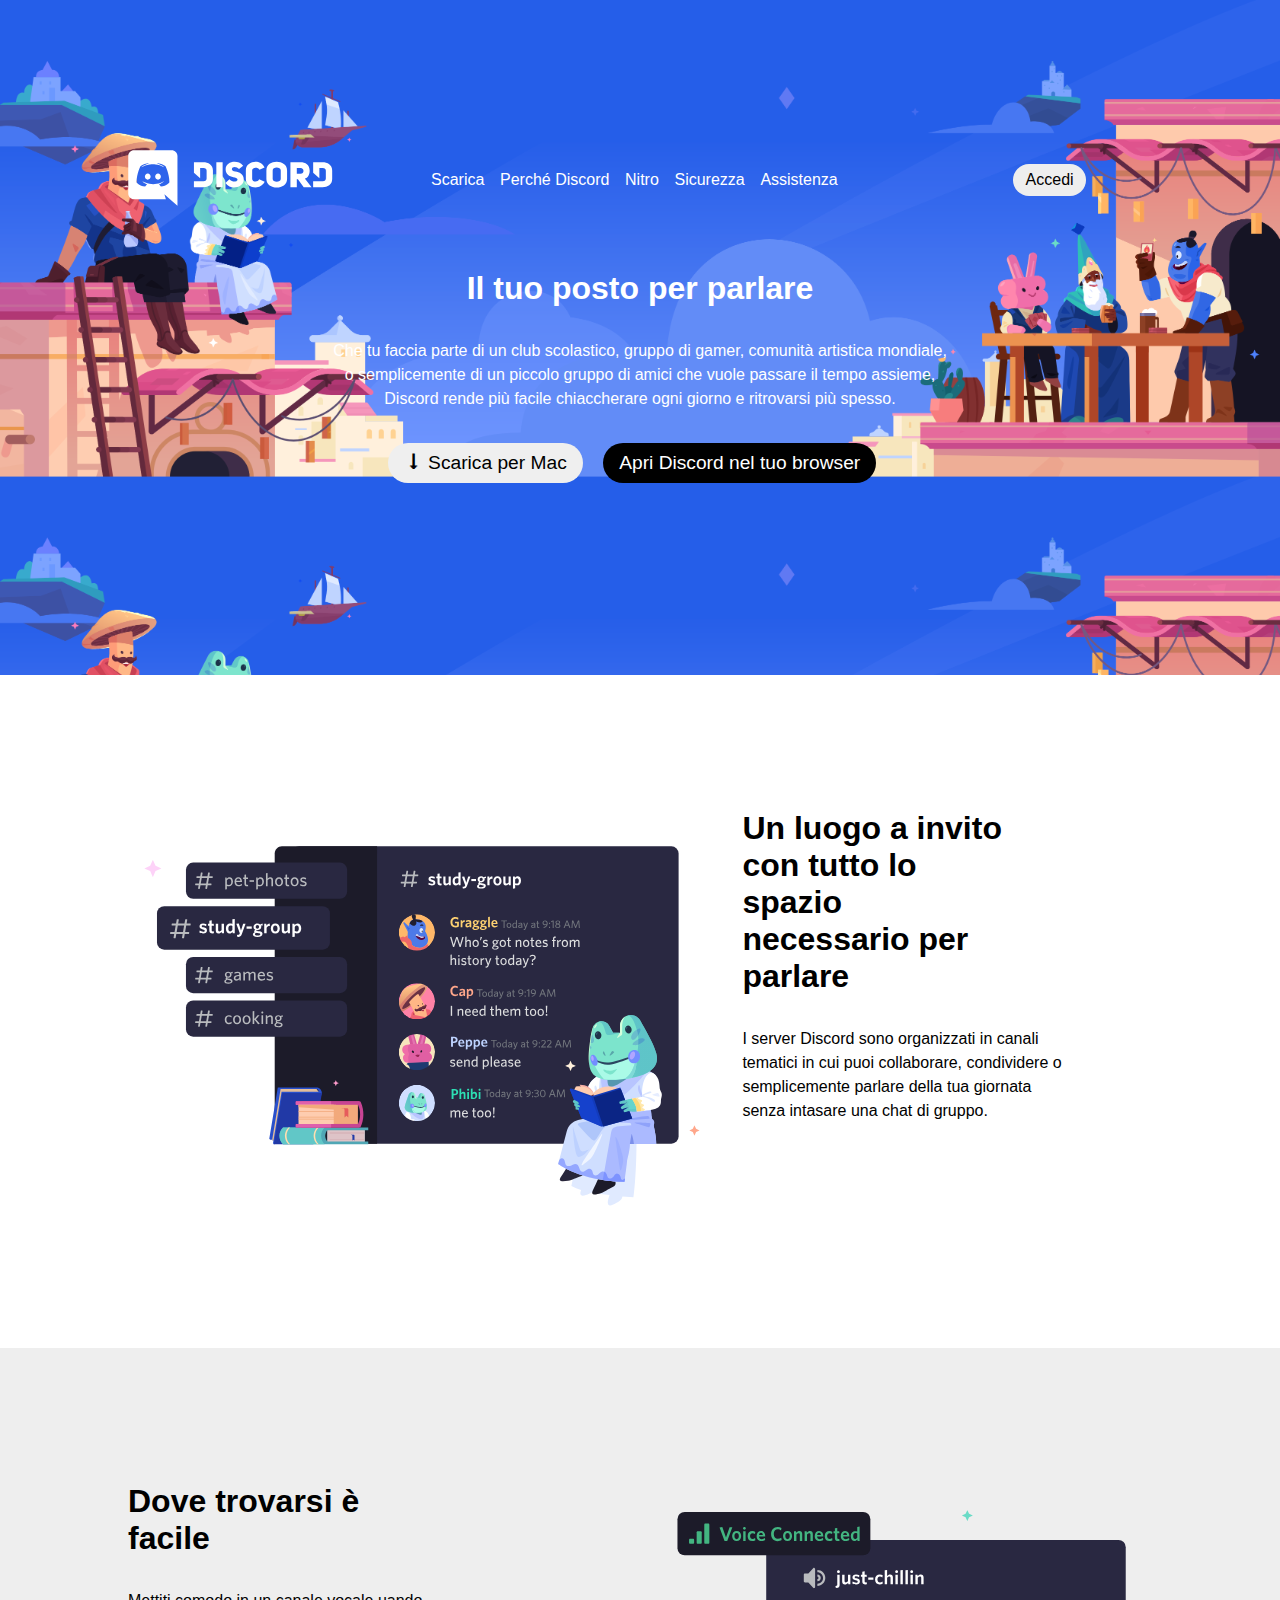
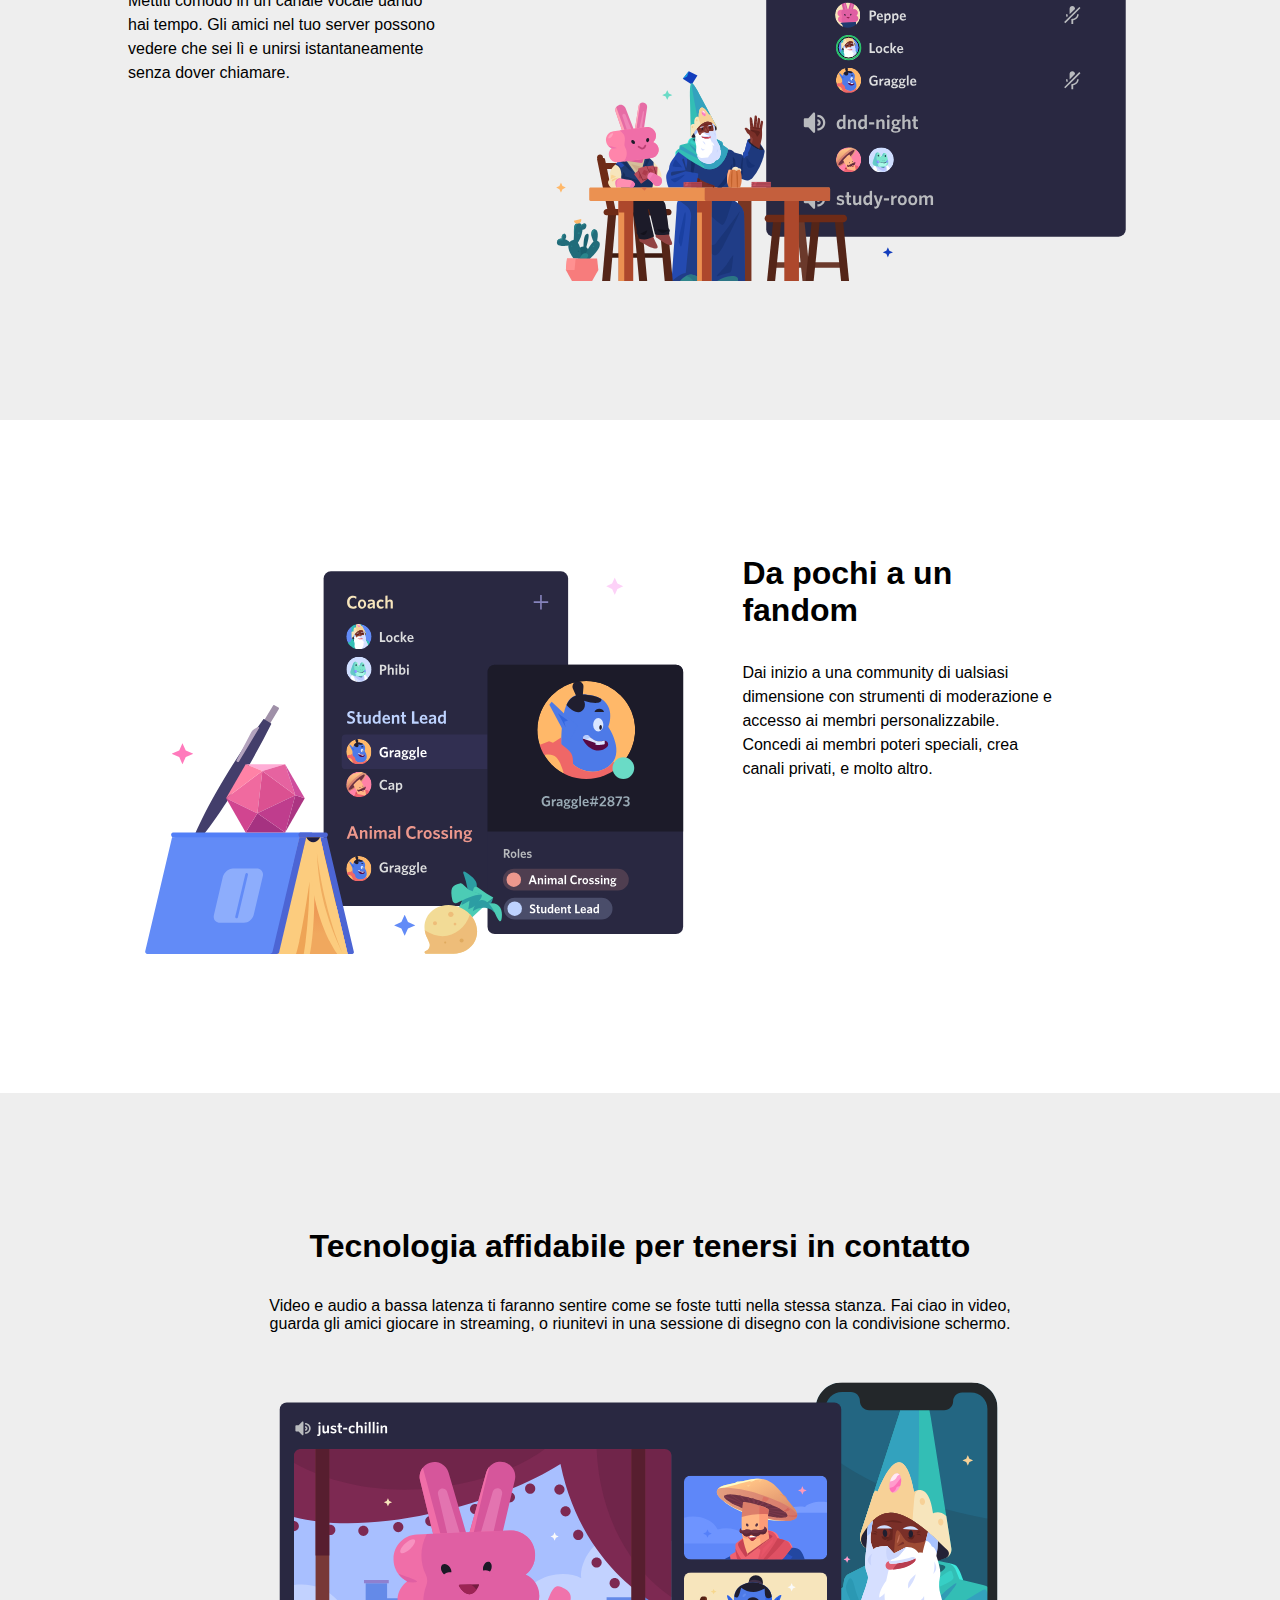
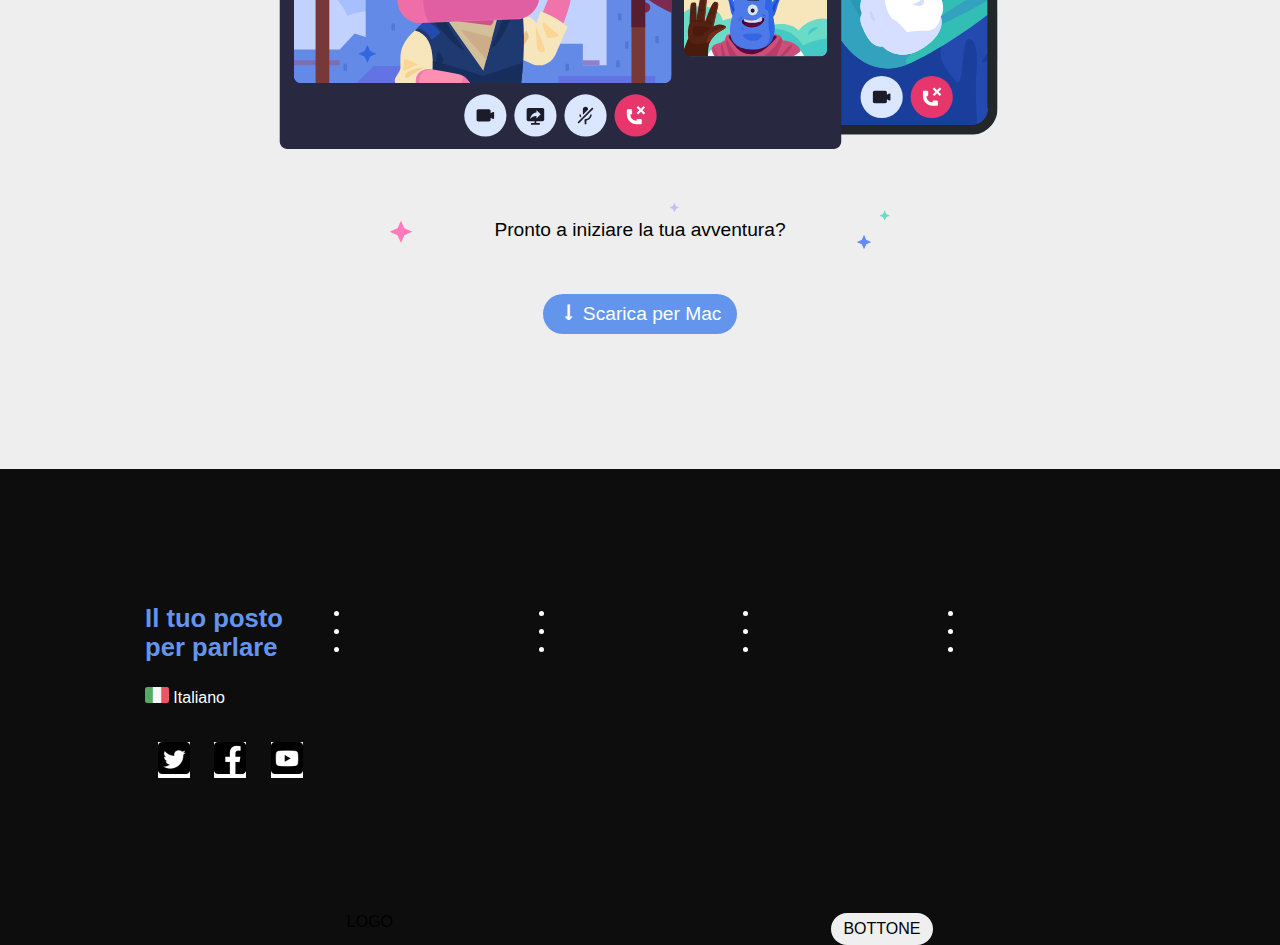
==== index.html @ acb8e5ad "CONTENT + STYLE added to 1 column links section" ====
<!DOCTYPE html>
<html lang="en">
<head>
    <meta charset="UTF-8">
    <meta http-equiv="X-UA-Compatible" content="IE=edge">
    <meta name="viewport" content="width=device-width, initial-scale=1.0">
    <title>Discord</title>
    <link rel="stylesheet" href="./css/style.css">
</head>

<body>

    <!-- inizio header -->
    <header>

        <!-- header navbar -->
        <nav class="header-nav pad">

            <div class="container1">

                <div class="row row-cols-3">

                    <div class="col1">
                        <img class="logo" src="./img/logo.svg" alt="Logo Discord">
                    </div>

                    <div class="col2">

                        <a class="text-link" href="">Scarica</a>
                        <a class="text-link" href="">Perché Discord</a>
                        <a class="text-link" href="">Nitro</a>
                        <a class="text-link" href="">Sicurezza</a>
                        <a class="text-link" href="">Assistenza</a>

                    </div>

                    <div class="col3">
                        <button class="login-button">Accedi</button>
                    </div>

                </div>

            </div>

        </nav>

        <!-- section page-description -->
        <section class="page-desc pad">

            <div class="container2">

                
                <div class="page-desc-block">

                    <h1 class="title-white">Il tuo posto per parlare</h1>

                    <p class="text-white">
                        Che tu faccia parte di un club scolastico, gruppo di gamer, comunità artistica mondiale,<br> 
                        o semplicemente di un piccolo gruppo di amici che vuole passare il tempo assieme,<br>
                        Discord rende più facile chiaccherare ogni giorno e ritrovarsi più spesso.
                    </p>

                    <button class="download"> 	
                        &#129047; Scarica per Mac
                    </button>

                    <button class="open-to-browser">
                        Apri Discord nel tuo browser
                    </button>

                </div>

            </div>

        </section>

    </header>
    <!-- fine header -->

    <!-- inizio main -->
    <main>

        <!-- section utility -->
        <section class="utility pad">

            <div class="container1">

                <div class="row row-cols-2">

                    <div class="col1">
                        <img src="./img/item1.svg" alt="Discord Voice channels tabs">
                    </div>

                    <div class="col2">

                        <h1 class="title-black">
                            Un luogo a invito<br>con tutto lo <br>spazio <br>necessario per <br>parlare
                        </h1>

                        <p class="text-black">
                            I server Discord sono organizzati in canali <br>tematici in cui puoi collaborare, condividere o <br>semplicemente parlare della tua giornata <br>senza intasare una chat di gruppo.
                        </p>

                    </div>

                </div>

            </div>

        </section>

        <!-- section voice -->
        <section class="voice pad">

            <div class="container1">

                <div class="row row-cols-2">

                    <div class="col1">
                        <img src="./img/item2.svg" alt="Voice channels connected">
                    </div>

                    <div class="col2">

                        <h1 class="title-black">Dove trovarsi è <br>facile</h1>

                        <p class="text-black">
                            Mettiti comodo in un canale vocale uando <br>hai tempo. Gli amici nel tuo server possono <br>vedere che sei lì e unirsi istantaneamente <br>senza dover chiamare.
                        </p>

                    </div>



                </div>

            </div>

        </section>

        <!-- section community -->
        <section class="community pad">

            <div class="container1">

                <div class="row row-cols-2">

                    <div class="col1">
                        <img src="./img/item3.svg" alt="Discord community tabs">
                    </div>

                    <div class="col2">

                        <h1 class="title-black">Da pochi a un <br>fandom</h1>
                        
                        <p class="text-black">
                            Dai inizio a una community di ualsiasi <br> dimensione con strumenti di moderazione e <br>accesso ai membri personalizzabile. <br> Concedi ai membri poteri speciali, crea <br>canali privati, e molto altro.
                        </p>

                    </div>

                </div>

            </div>

        </section>

        <!-- section technology -->
        <section class="technology pad">

            <div class="container2">

                <div class="technology-block">

                    <h1 class="title-black">Tecnologia affidabile per tenersi in contatto</h1>
                    
                    <p>
                        Video e audio a bassa latenza ti faranno sentire come se foste tutti nella stessa stanza. Fai ciao in video, <br>guarda gli amici giocare in streaming, o riunitevi in una sessione di disegno con la condivisione schermo.
                    </p>

                    <img src="./img/item4-big.svg" alt="Discord voice chat UI">

                    <span class="download-span">
                        Pronto a iniziare la tua avventura?
                    </span>

                    <button class="download-blue">&#129047; Scarica per Mac</button>

                </div>

            </div>

        </section>

    </main>
    <!-- fine main -->

    <!-- inizio footer -->
    <footer>

        <!-- section links and contacts -->
        <section class="links pad">

            <div class="container1">

                <div class="row row-cols-5">

                    <div class="col-a">

                        <h2 class="title-links">
                            Il tuo posto per parlare
                        </h2>

                        <span class="text-white">
                            <img class="ita" src="./img/ita.png" alt="Bandiera italiana">
                            Italiano
                        </span>

                        <div class="logo-bar">

                            <figure class="logo-icon">
                                <img class="TW-logo" src="./img/5282551_tweet_twitter_twitter logo_icon.png" alt="logo ">
                            </figure>

                            <figure class="logo-icon">
                                <img class="FB-logo" src="./img/FB_logo.png" alt="facebook logo">
                            </figure>

                            <figure class="logo-icon">
                                <img class="YT-logo" src="./img/YT_logo.png" alt="youtube logo">
                            </figure>

                        </div>

                    </div>

                    <div class="col-b">
                        
                        <ul class="list">

                            <li></li>
                            <li></li>
                            <li></li>
                            
                        </ul>
                        
                    </div>

                    <div class="col-b">
                        
                        <ul class="list">

                            <li></li>
                            <li></li>
                            <li></li>

                        </ul>
                        
                    </div>

                    <div class="col-b">
                        
                        <ul class="list">

                            <li></li>
                            <li></li>
                            <li></li>

                        </ul>
                        
                    </div>

                    <div class="col-b">
                        
                        <ul class="list">

                            <li></li>
                            <li></li>
                            <li></li>

                        </ul>
                        
                    </div>

                </div>

            </div>

        </section>

        <!-- navbar subscribe -->
        <nav class="subscribe pad2">

            <div class="container1">

                <div class="row">

                    <div class="logo">LOGO</div>

                    <button>BOTTONE</button>

                </div>

            </div>

        </nav>

    </footer>
    <!-- fine footer -->

</body>

</html>
---- css/style.css ----
/* reset rules */
* {
    margin: 0 auto;
    padding: 0;
    box-sizing: border-box;
    font-family: sans-serif;
    font-size: 1rem;
}

img {
    max-width: 100%;
}

/* all section paddings */

.pad {
    padding: 15vh 0; 
}

/* all titles */

h1[class^="title"] {
    display: inline-block;
    font-size: 2rem;
    margin-bottom: 2rem;
}

.title-white {
    color: white;
}

.title-black {
    color: black;
}

/* all text */

[class^="text"] {
    display: inline-block;
    margin-bottom: 2rem;
    line-height: 1.5rem;
}

.text-white {
    color: white;
}

.text-black {
    color: black;
}

/* buttons */

button {
    padding: 0 0.8rem;
    border-radius: 2rem;
    border: none;
}

/* link */

.text-link {
    text-decoration: none;
    color: white;
}

.text-link:hover {
    text-decoration-line: underline;
}
    

/* container */

.container1 {
    max-width: 80vw;
}

.container2 {
    max-width: 60vw;
}

/* row */

.row {
    display: flex;
    padding: 
}

.subscribe .row {
    width: 100%;
}

/* col */

.row-cols-3 [class^="col"],
.row-cols-2 [class^="col"] {
    flex-basis: calc(100%/5);
}

.row-cols-3 .col2 {
    flex-grow: 1;
}

.row-cols-2 .col1 {
    flex-basis: calc(100%*3/5);
}

.row-cols-2 .col2 {
    flex-basis: calc(100%*2/5);
}

.row-cols-5 [class^="col"] {
    flex-basis: calc(100%/6);
}

/* header */

header {
    background-image: url(../img/jumbo.png);
    height: 75vh;
    background-size: 100vw;
}

.header-nav {
    height: 15vh;
    color: white;
    text-align: center;
}

.header-nav .row {
    align-items: center;
}

.header-nav .logo {
    height: 8vh;
}

.col3>.login-button {
    color: black;
    background-color: #EEEEEE;
    height: 2rem;
}

.header-nav .col2 {
    line-height: 10vh;
}

.header-nav .text-link {
    margin-right: 0.7rem;
} 

/* section page-desc*/

.page-desc {
    text-align: center;
    padding-top: 0;
}

.page-desc button {
    font-size: 1.2rem;
    height: 2.5rem;
    padding: 0 1rem;
    margin-right: 1rem;
}

.page-desc .open-to-browser { 
    background-color: black;
    color: white;
}

/* sections: voice and technology*/

.voice,
.technology {
    background-color: #EEEEEE;
}

.voice .row {
    flex-direction: row-reverse;
}

.technology {
    text-align: center;
}

.download-span {
    display: block;
    font-size: 1.2rem;
    width: 500px;
    background-image: url(../img/stars.svg);
    background-size: cover;
    padding: 1rem 0.5rem 0.5rem;
}

.download-blue {
  background-color: cornflowerblue;
  color: white;
  font-size: 1.2rem;
  height: 2.5rem;
  padding: 0 1rem;
  margin-top: 5vh;
}

/* footer */

footer {
    background-color: rgb(13, 13, 13);
}

/* section links*/

.links {
    color: white;
}

.title-links {
    font-size: 1.6rem;
    color: cornflowerblue;
    padding-bottom: 1.5rem;
}
 
.logo-bar {
    display: flex;
    justify-content: flex-start;
}

.ita {
    height: 1rem;
}

.logo-icon {
    display: block;
    background-color: white;
}

[class$="logo"] {
    height: 2rem;
}

.list {
    
}

/* nav subscribe */

.subscribe .row {
    display: flex;
    justify-content: space-between;
}
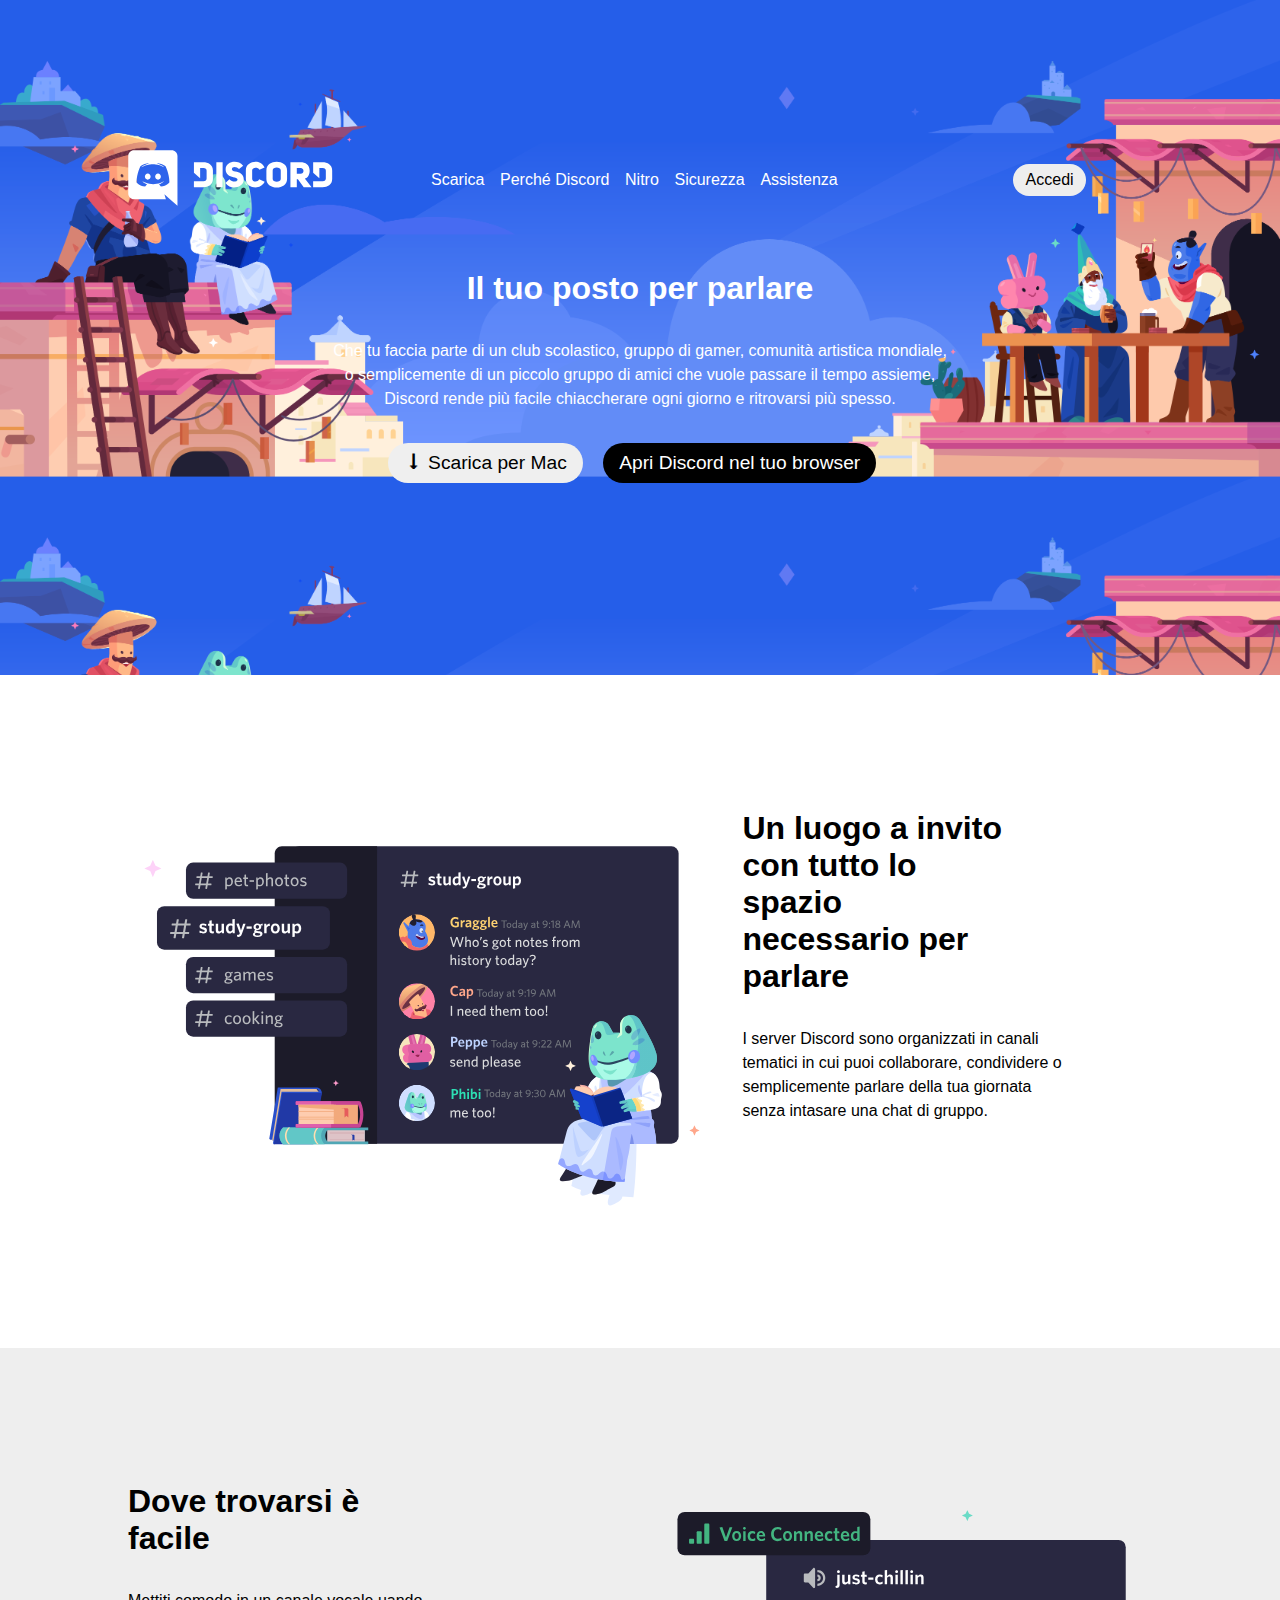
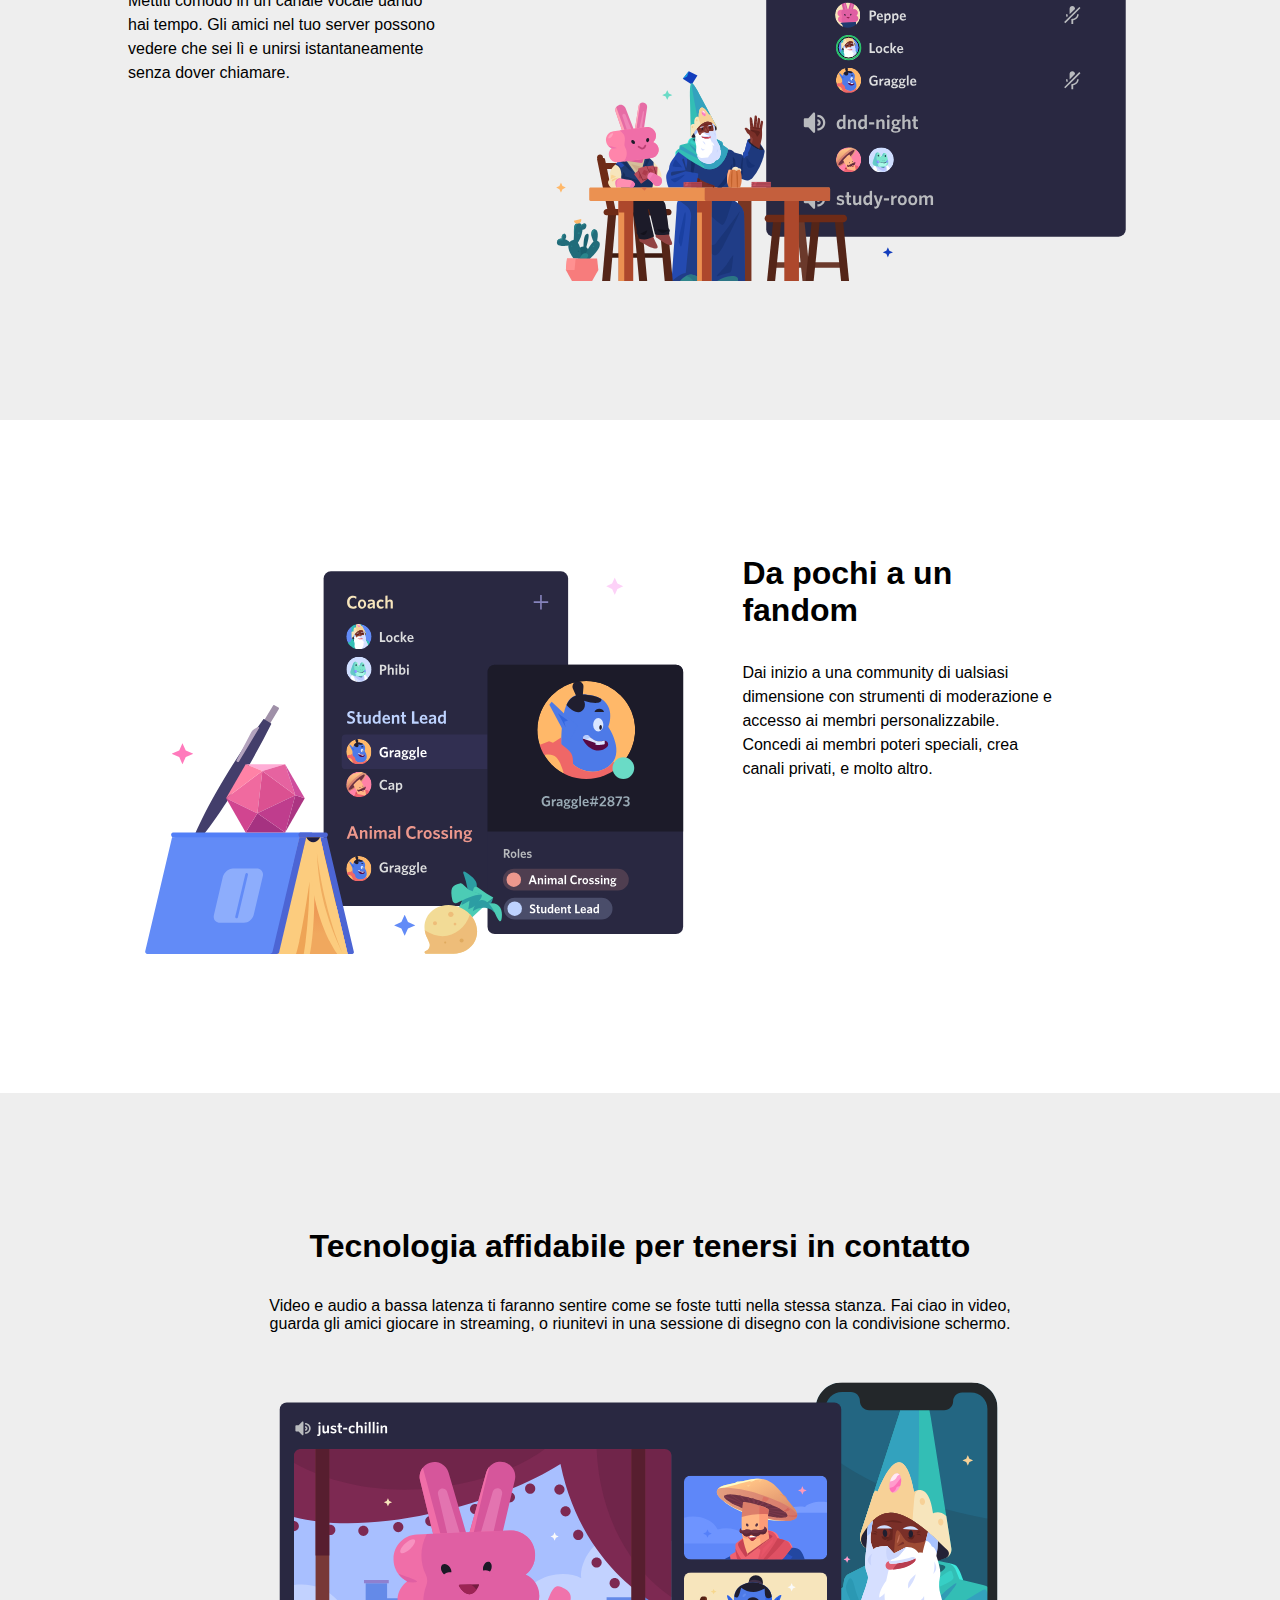
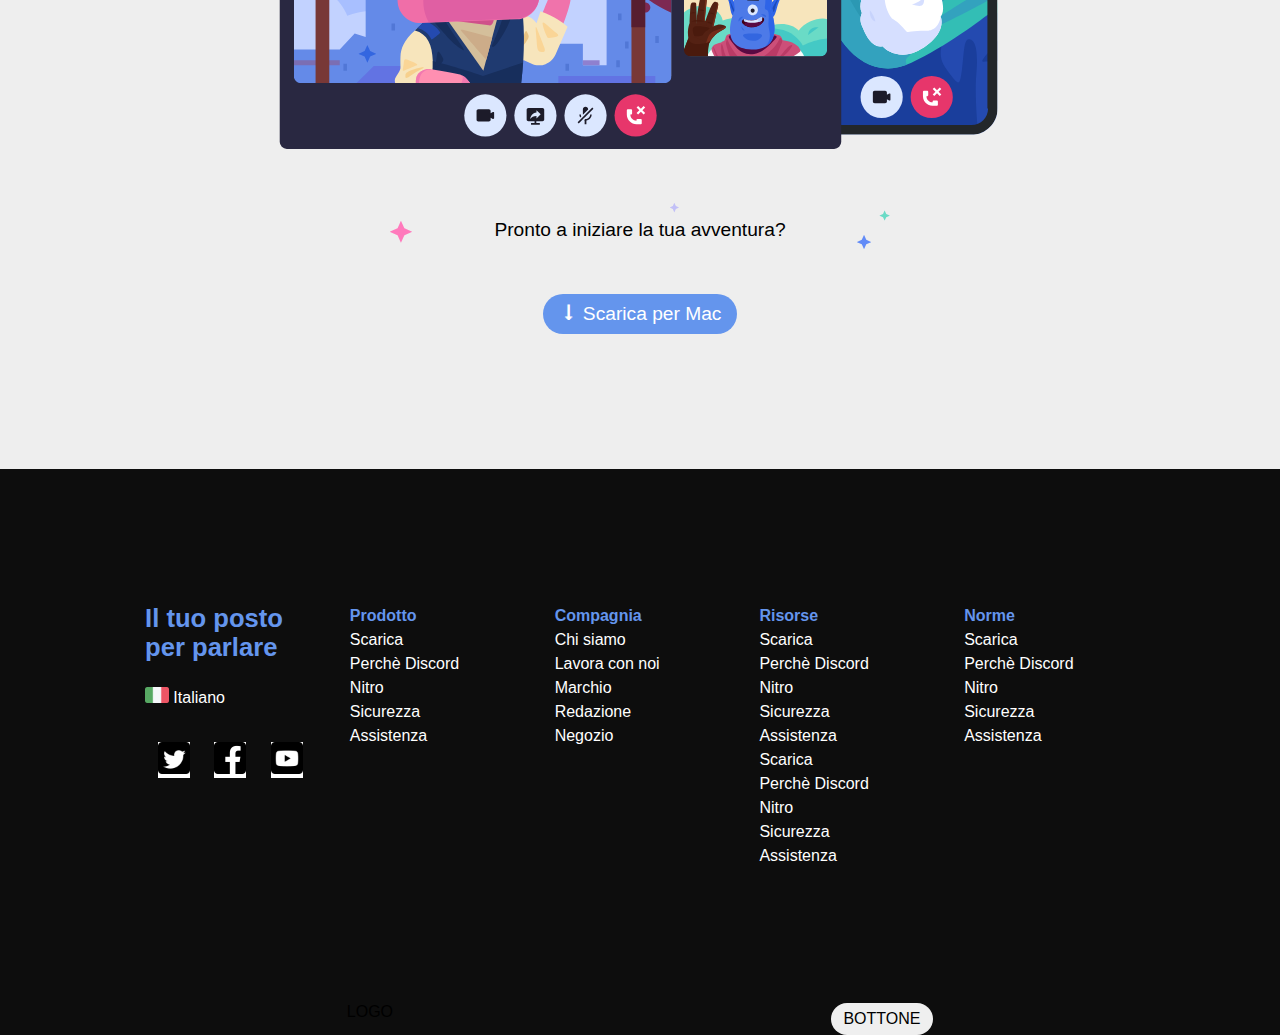
==== commit a720e723: "DEBUG html + STYLE:  links section" ====
--- a/index.html
+++ b/index.html
@@ -238,10 +238,13 @@
                         
                         <ul class="list">
 
-                            <li></li>
-                            <li></li>
-                            <li></li>
-                            
+                            <h3 class="list-title">Prodotto</h3>
+                            <li>Scarica</li>
+                            <li>Perchè Discord</li>
+                            <li>Nitro</li>
+                            <li>Sicurezza</li>
+                            <li>Assistenza</li>
+
                         </ul>
                         
                     </div>
@@ -250,9 +253,12 @@
                         
                         <ul class="list">
 
-                            <li></li>
-                            <li></li>
-                            <li></li>
+                            <h3 class="list-title">Compagnia</h3>
+                            <li>Chi siamo</li>
+                            <li>Lavora con noi</li>
+                            <li>Marchio</li>
+                            <li>Redazione</li>
+                            <li>Negozio</li>
 
                         </ul>
                         
@@ -262,9 +268,18 @@
                         
                         <ul class="list">
 
-                            <li></li>
-                            <li></li>
-                            <li></li>
+                            <h3 class="list-title">Risorse</h3>
+                            <li>Scarica</li>
+                            <li>Perchè Discord</li>
+                            <li>Nitro</li>
+                            <li>Sicurezza</li>
+                            <li>Assistenza</li>
+                            <li>Scarica</li>
+                            <li>Perchè Discord</li>
+                            <li>Nitro</li>
+                            <li>Sicurezza</li>
+                            <li>Assistenza</li>
+
 
                         </ul>
                         
@@ -274,9 +289,12 @@
                         
                         <ul class="list">
 
-                            <li></li>
-                            <li></li>
-                            <li></li>
+                            <h3 class="list-title">Norme</h3>
+                            <li>Scarica</li>
+                            <li>Perchè Discord</li>
+                            <li>Nitro</li>
+                            <li>Sicurezza</li>
+                            <li>Assistenza</li>
 
                         </ul>
                         
--- a/css/style.css
+++ b/css/style.css
@@ -238,7 +238,11 @@
 }
 
 .list {
-    
+    list-style-type: none;
+    line-height: 1.5rem;
+}
+.list-title {
+  color: cornflowerblue;
 }
 
 /* nav subscribe */
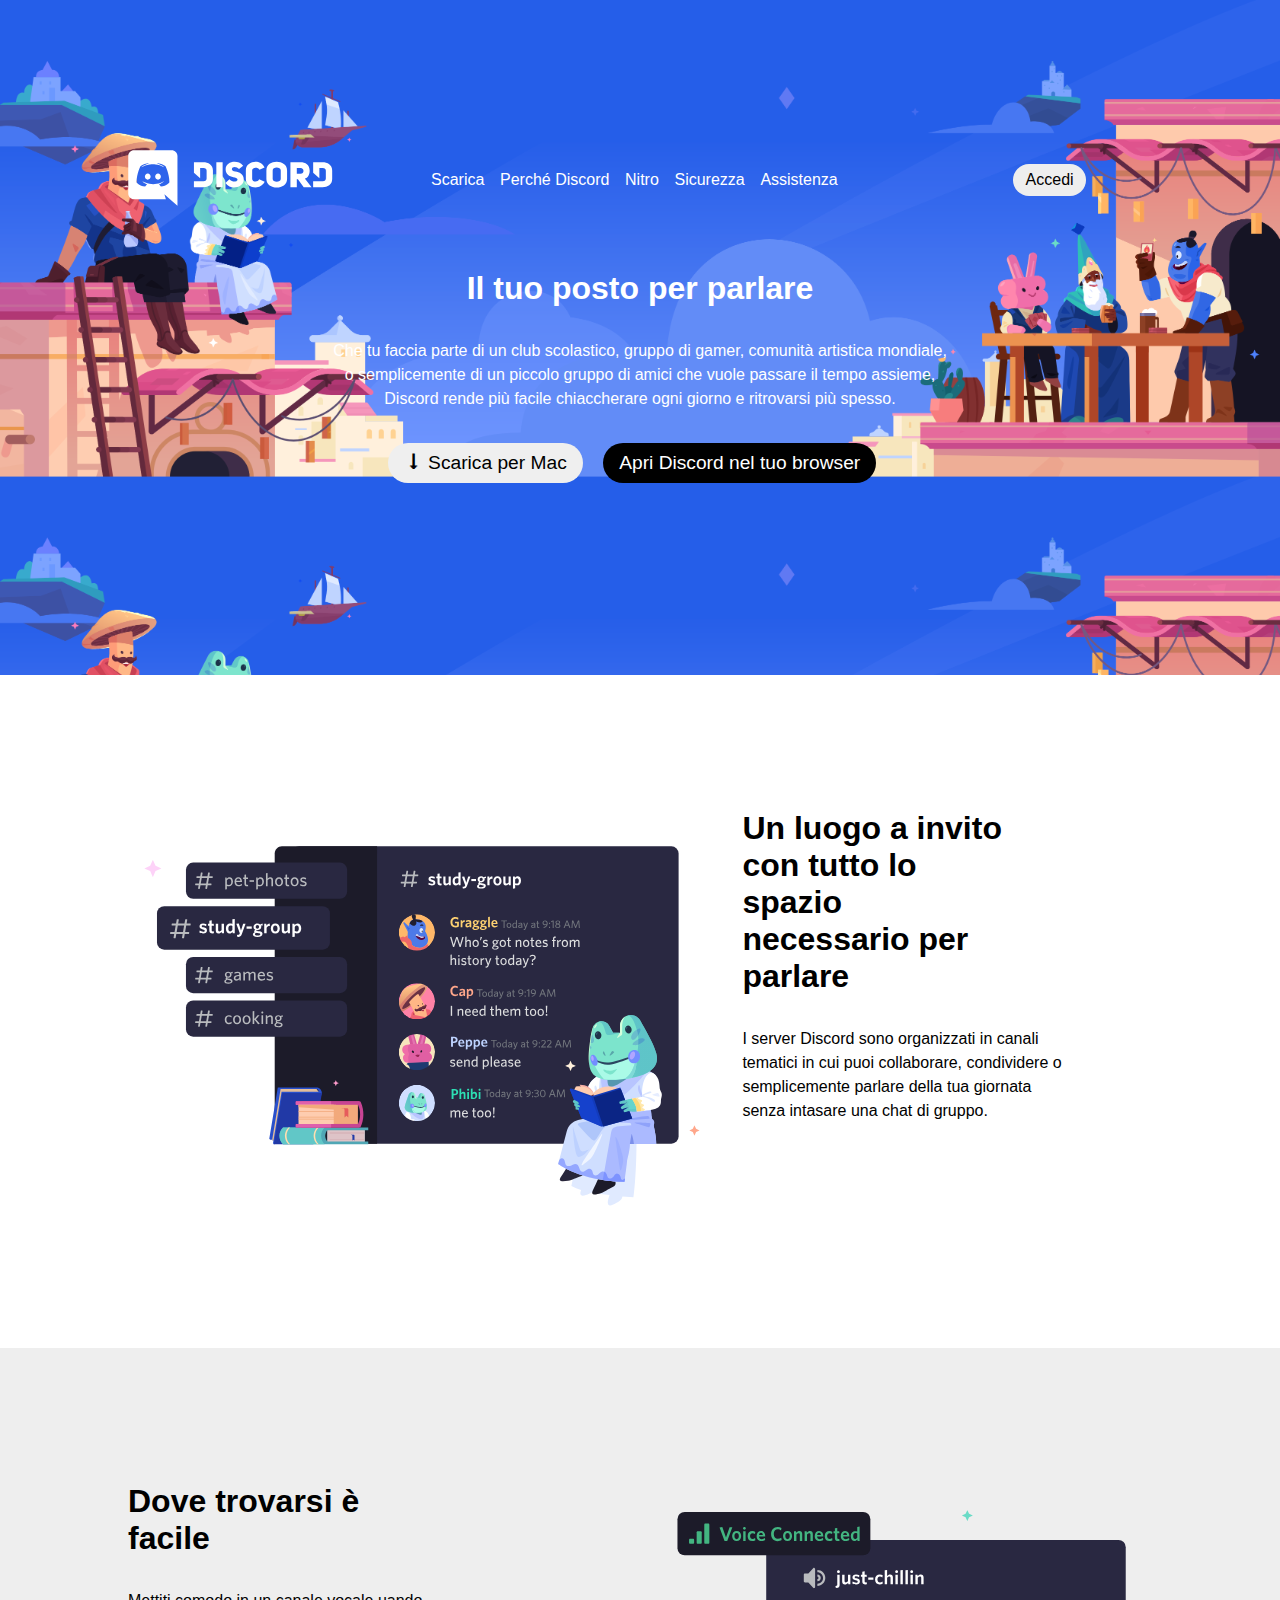
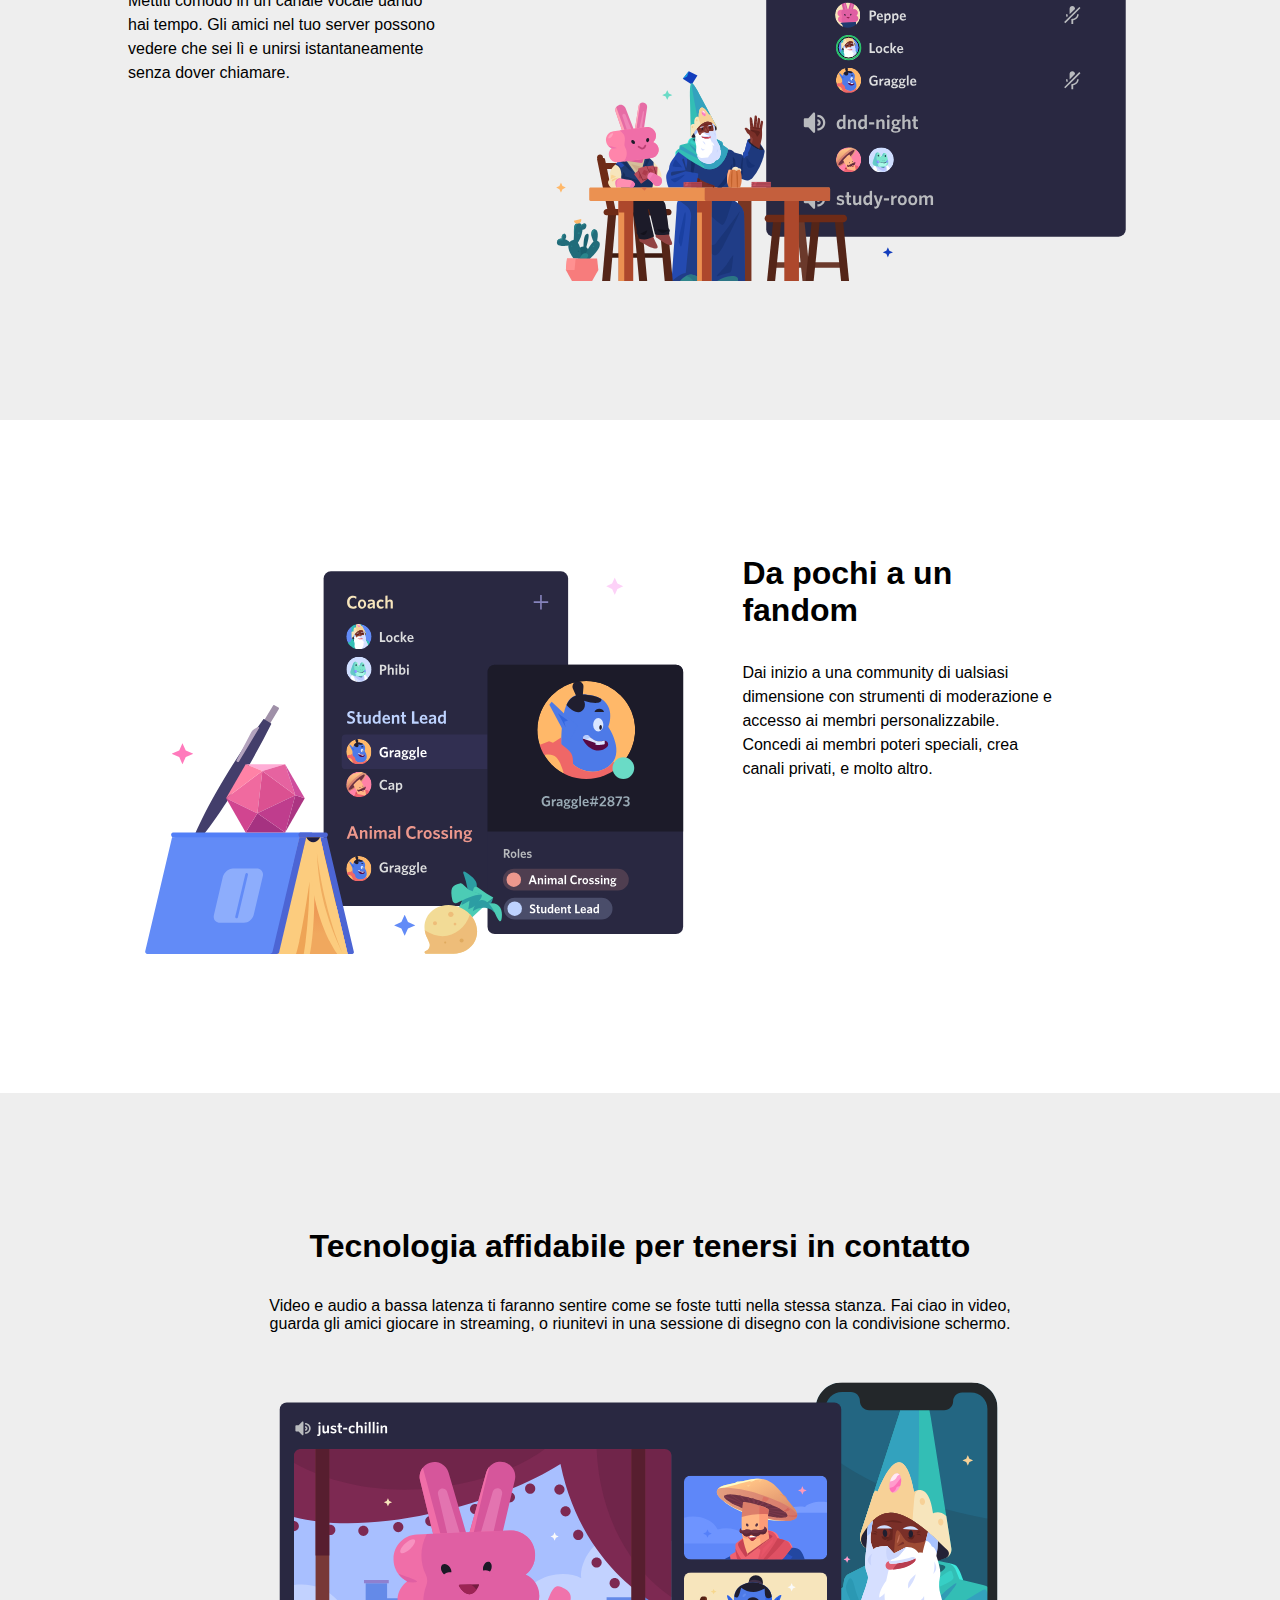
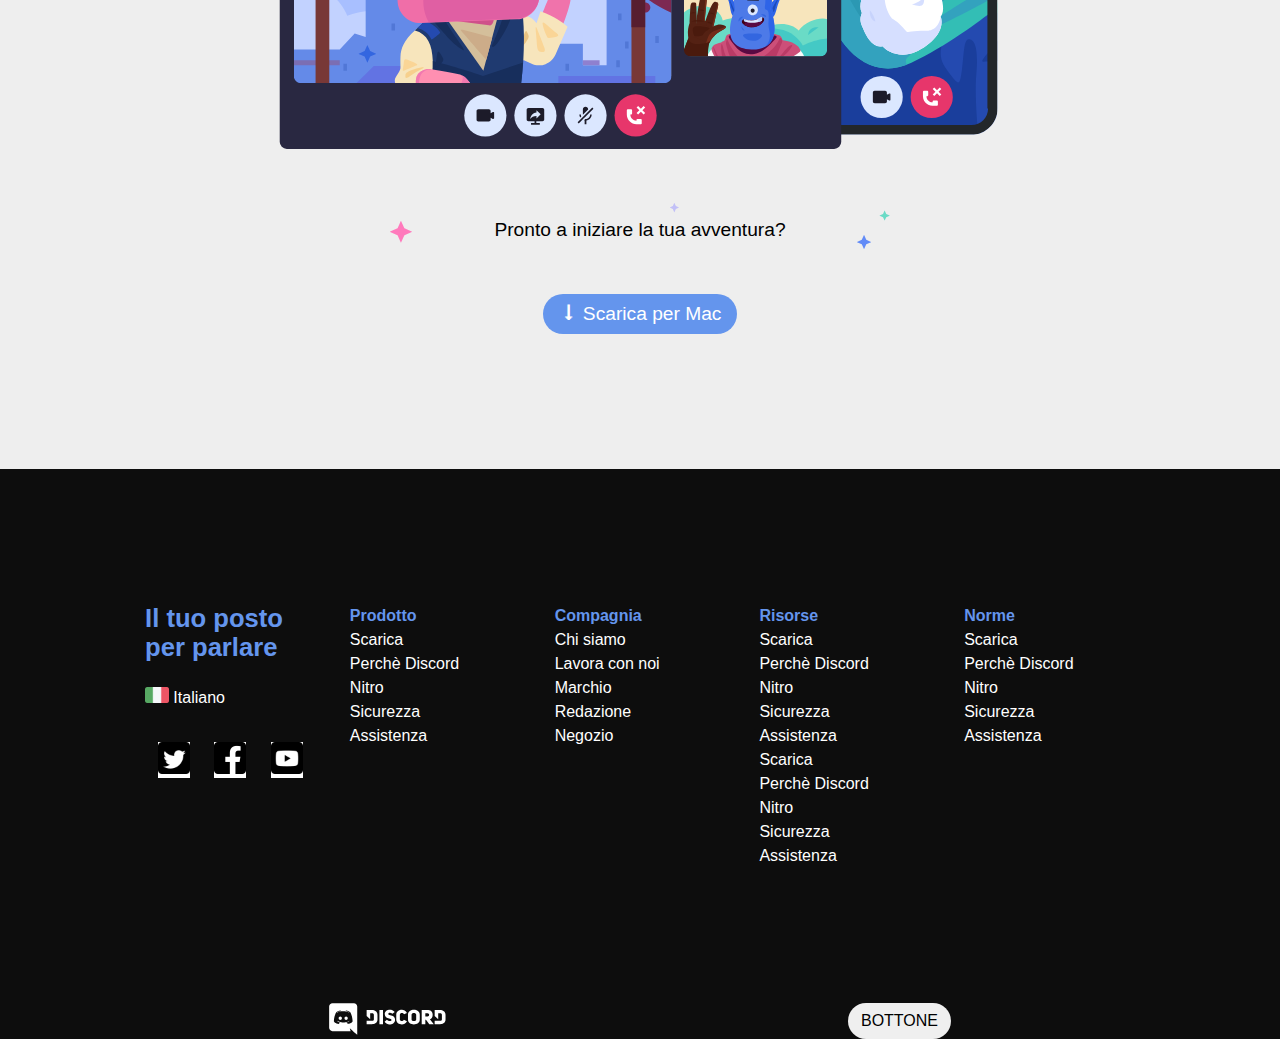
==== commit 6d259bd0: "CONTENT added to subscribe section" ====
--- a/index.html
+++ b/index.html
@@ -309,11 +309,13 @@
         <!-- navbar subscribe -->
         <nav class="subscribe pad2">
 
-            <div class="container1">
-
-                <div class="row">
-
-                    <div class="logo">LOGO</div>
+            <div class="container1 blue-border">
+
+                <div class="row navbar">
+
+                    <div>
+                        <img class="logo" src="./img/logo.svg" alt="Logo Discord">
+                    </div>
 
                     <button>BOTTONE</button>
 
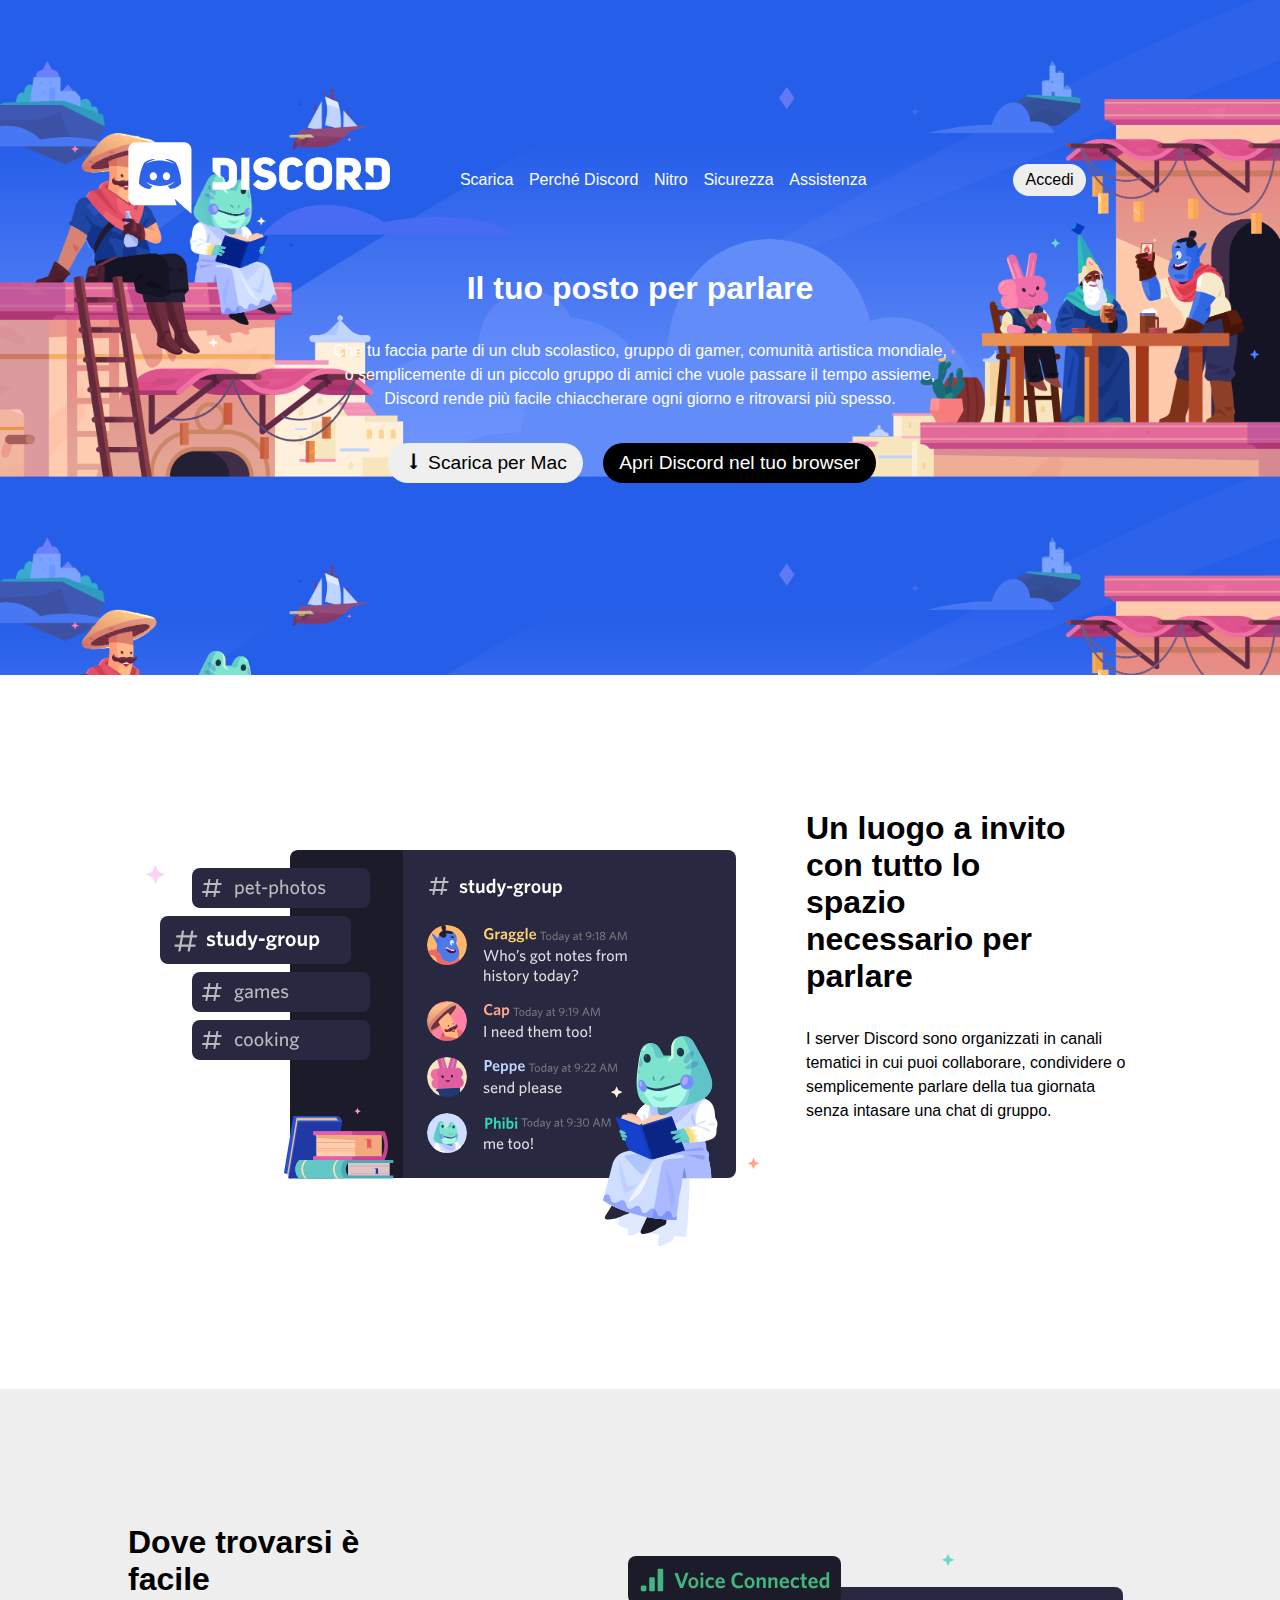
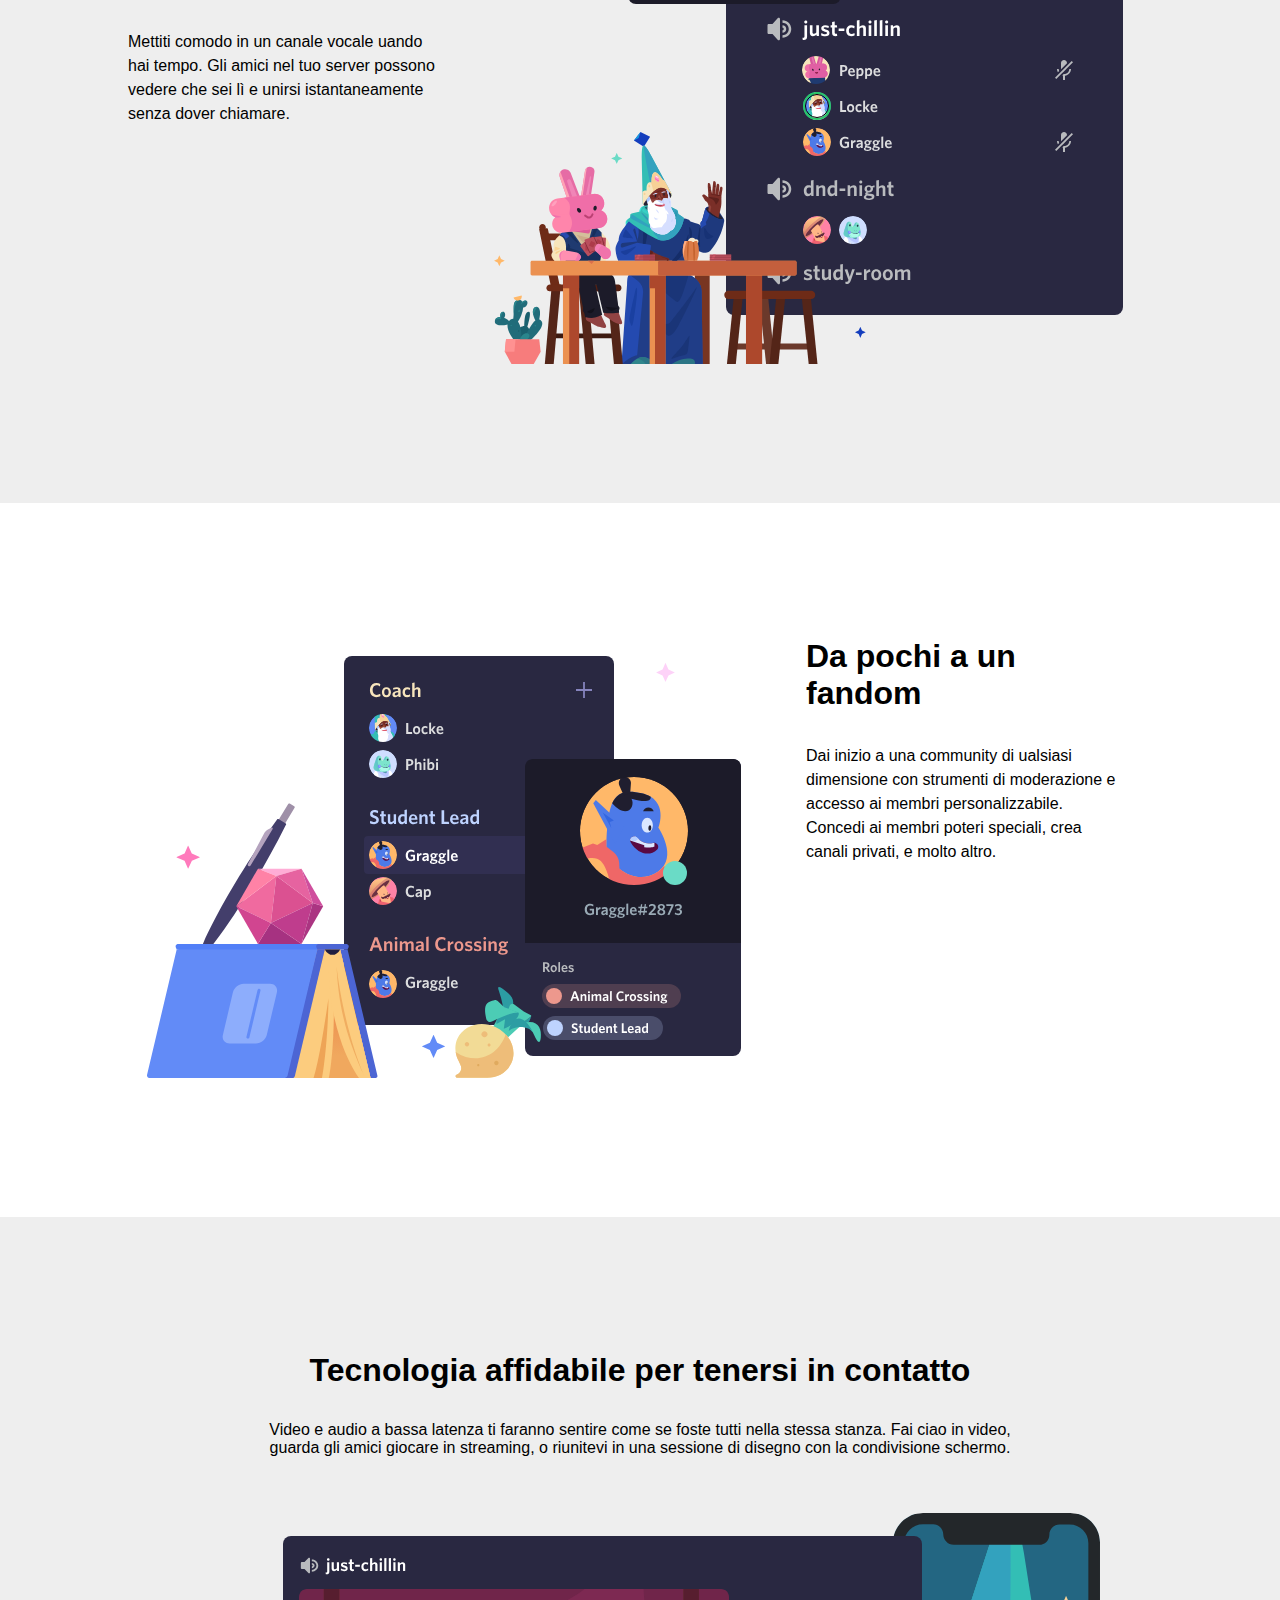
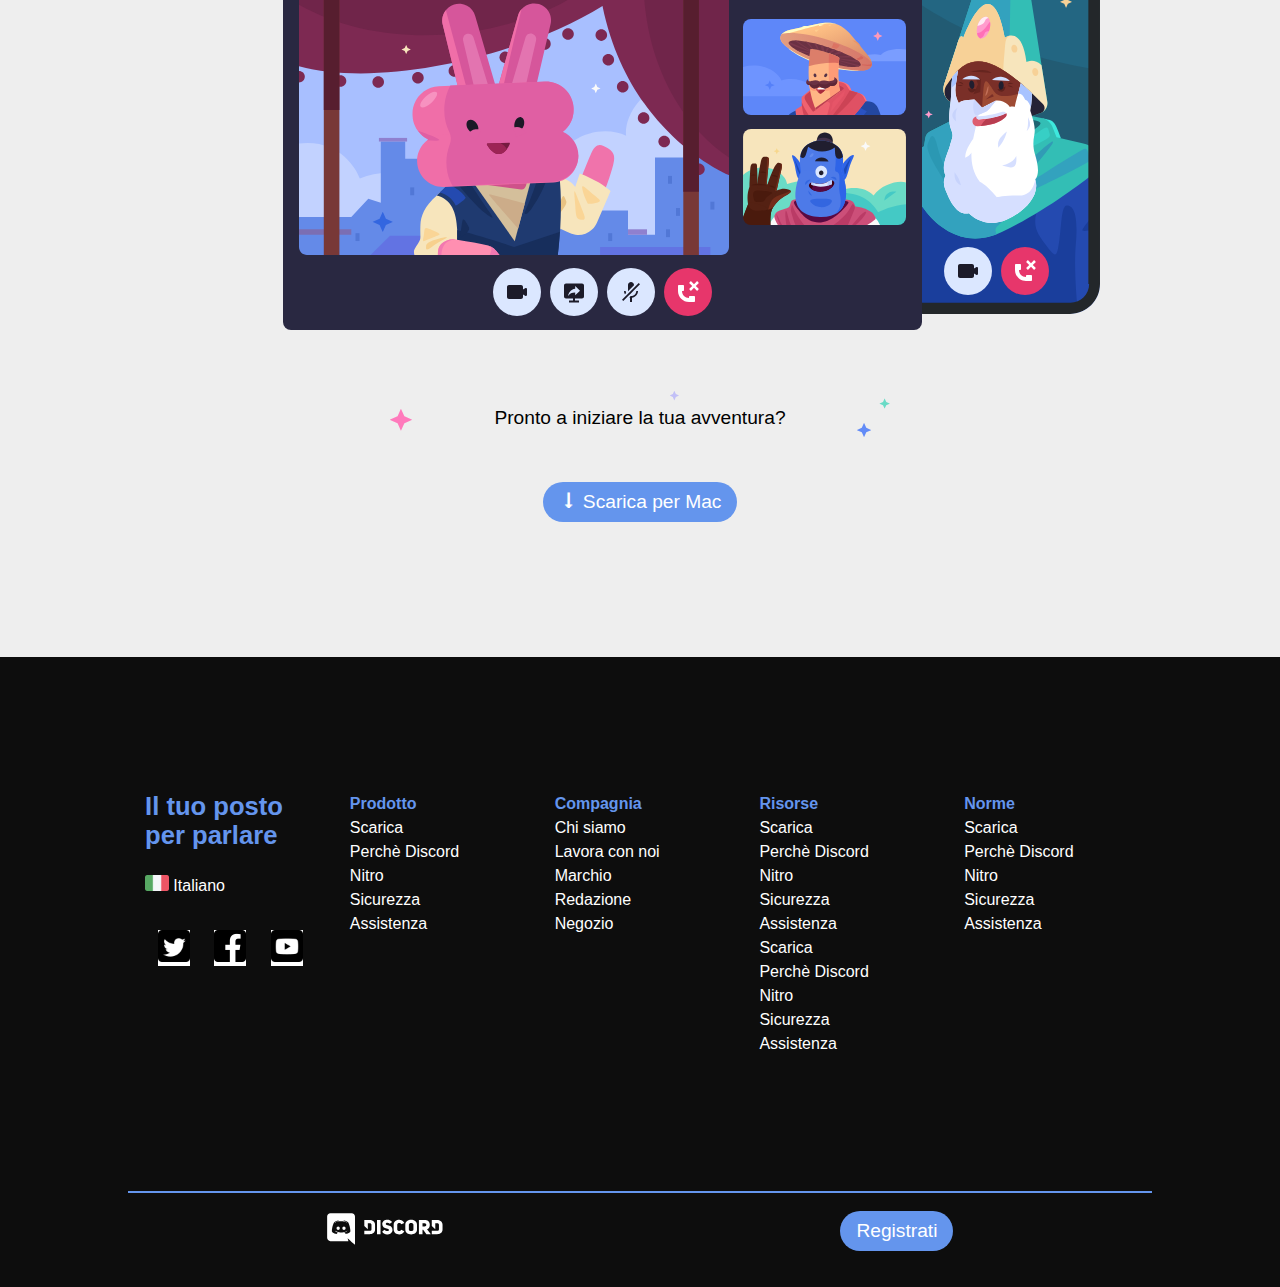
==== commit bd34bb23: "CONTENT + STYLE added to subscribe navbar" ====
--- a/index.html
+++ b/index.html
@@ -317,7 +317,7 @@
                         <img class="logo" src="./img/logo.svg" alt="Logo Discord">
                     </div>
 
-                    <button>BOTTONE</button>
+                    <button class="register">Registrati</button>
 
                 </div>
 
--- a/css/style.css
+++ b/css/style.css
@@ -7,10 +7,6 @@
     font-size: 1rem;
 }
 
-img {
-    max-width: 100%;
-}
-
 /* all section paddings */
 
 .pad {
@@ -83,11 +79,6 @@
 
 .row {
     display: flex;
-    padding: 
-}
-
-.subscribe .row {
-    width: 100%;
 }
 
 /* col */
@@ -193,13 +184,13 @@
 }
 
 .download-blue {
-  background-color: cornflowerblue;
-  color: white;
-  font-size: 1.2rem;
-  height: 2.5rem;
-  padding: 0 1rem;
-  margin-top: 5vh;
-}
+    background-color: cornflowerblue;
+    color: white;
+    font-size: 1.2rem;
+    height: 2.5rem;
+    padding: 0 1rem;
+    margin-top: 5vh;
+  }
 
 /* footer */
 
@@ -241,6 +232,7 @@
     list-style-type: none;
     line-height: 1.5rem;
 }
+
 .list-title {
   color: cornflowerblue;
 }
@@ -250,6 +242,21 @@
 .subscribe .row {
     display: flex;
     justify-content: space-between;
-}
-
-
+    align-items: center;
+}
+
+.blue-border {
+    border-top: 2px solid cornflowerblue;
+}
+
+.navbar {
+    padding: 2vh 0 4vh;
+}
+
+.register {
+    background-color: cornflowerblue;
+    color: white;
+    font-size: 1.2rem;
+    height: 2.5rem;
+    padding: 0 1rem;
+}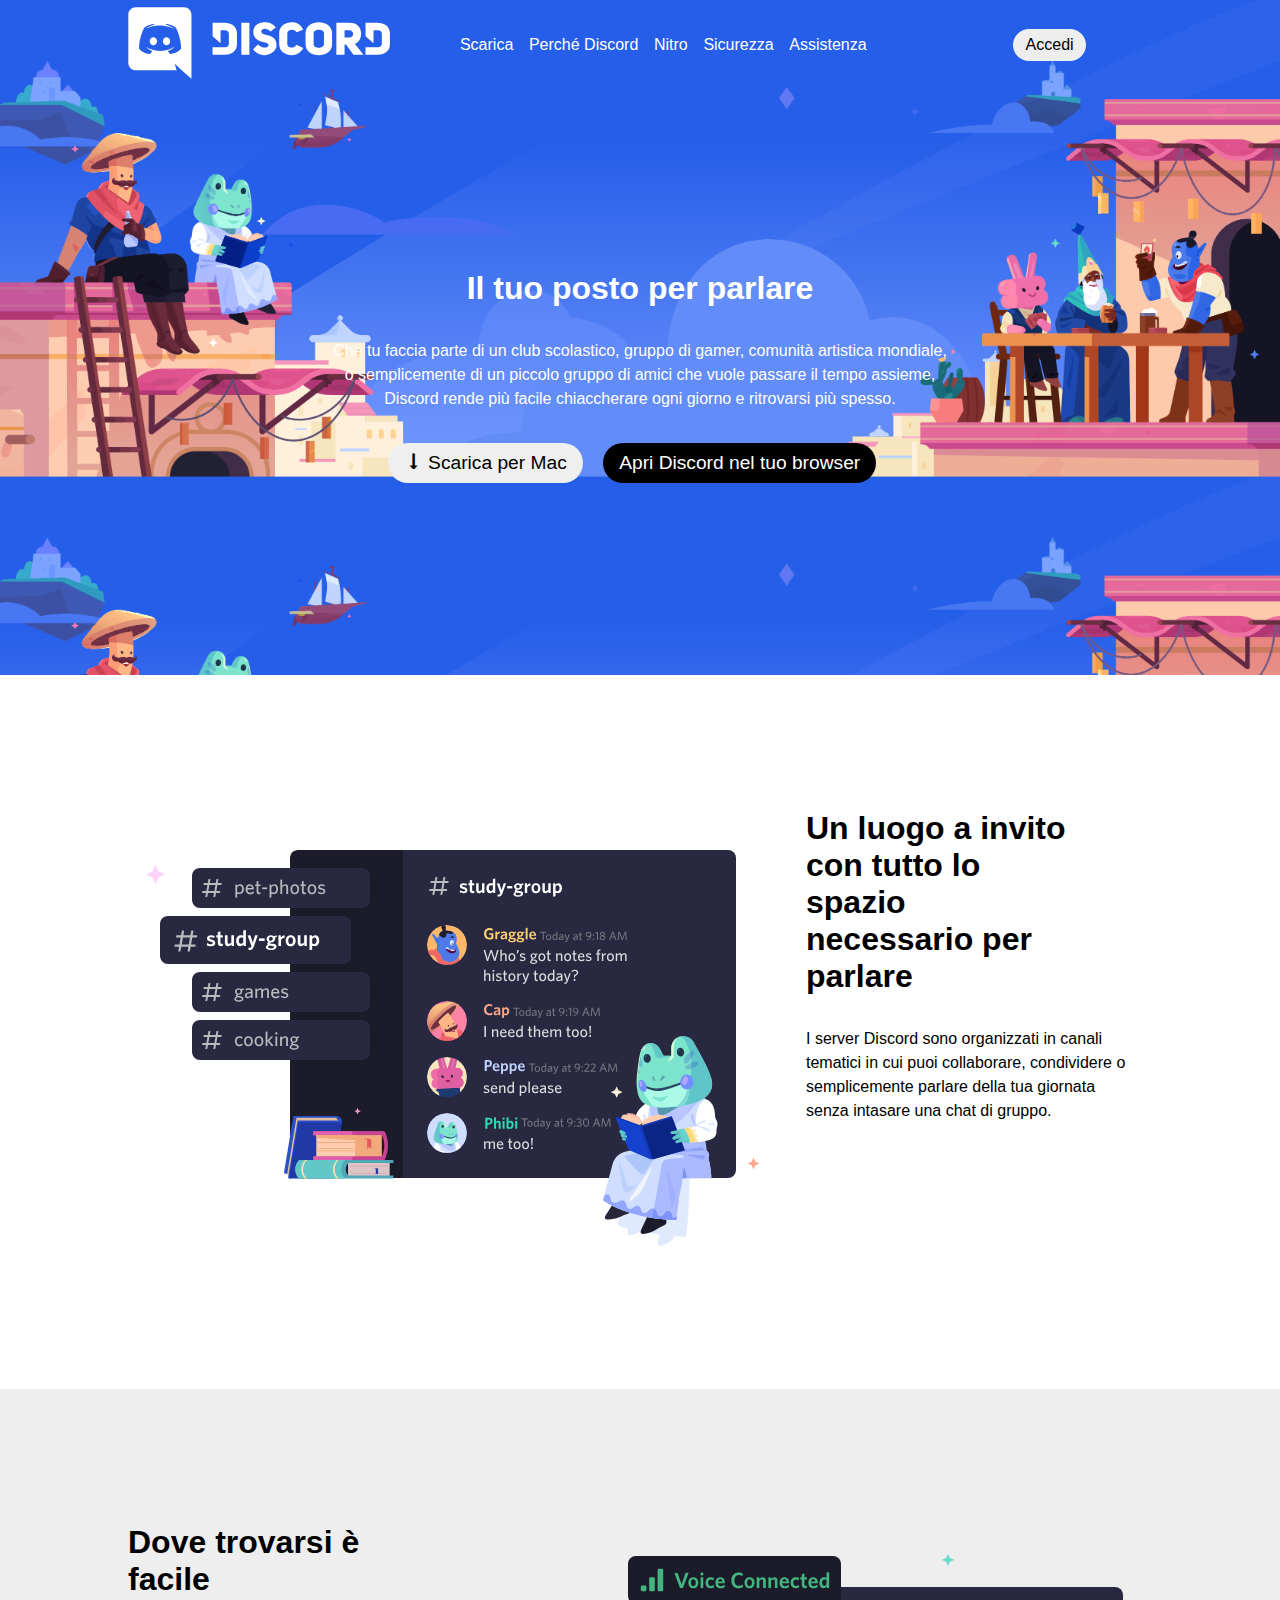
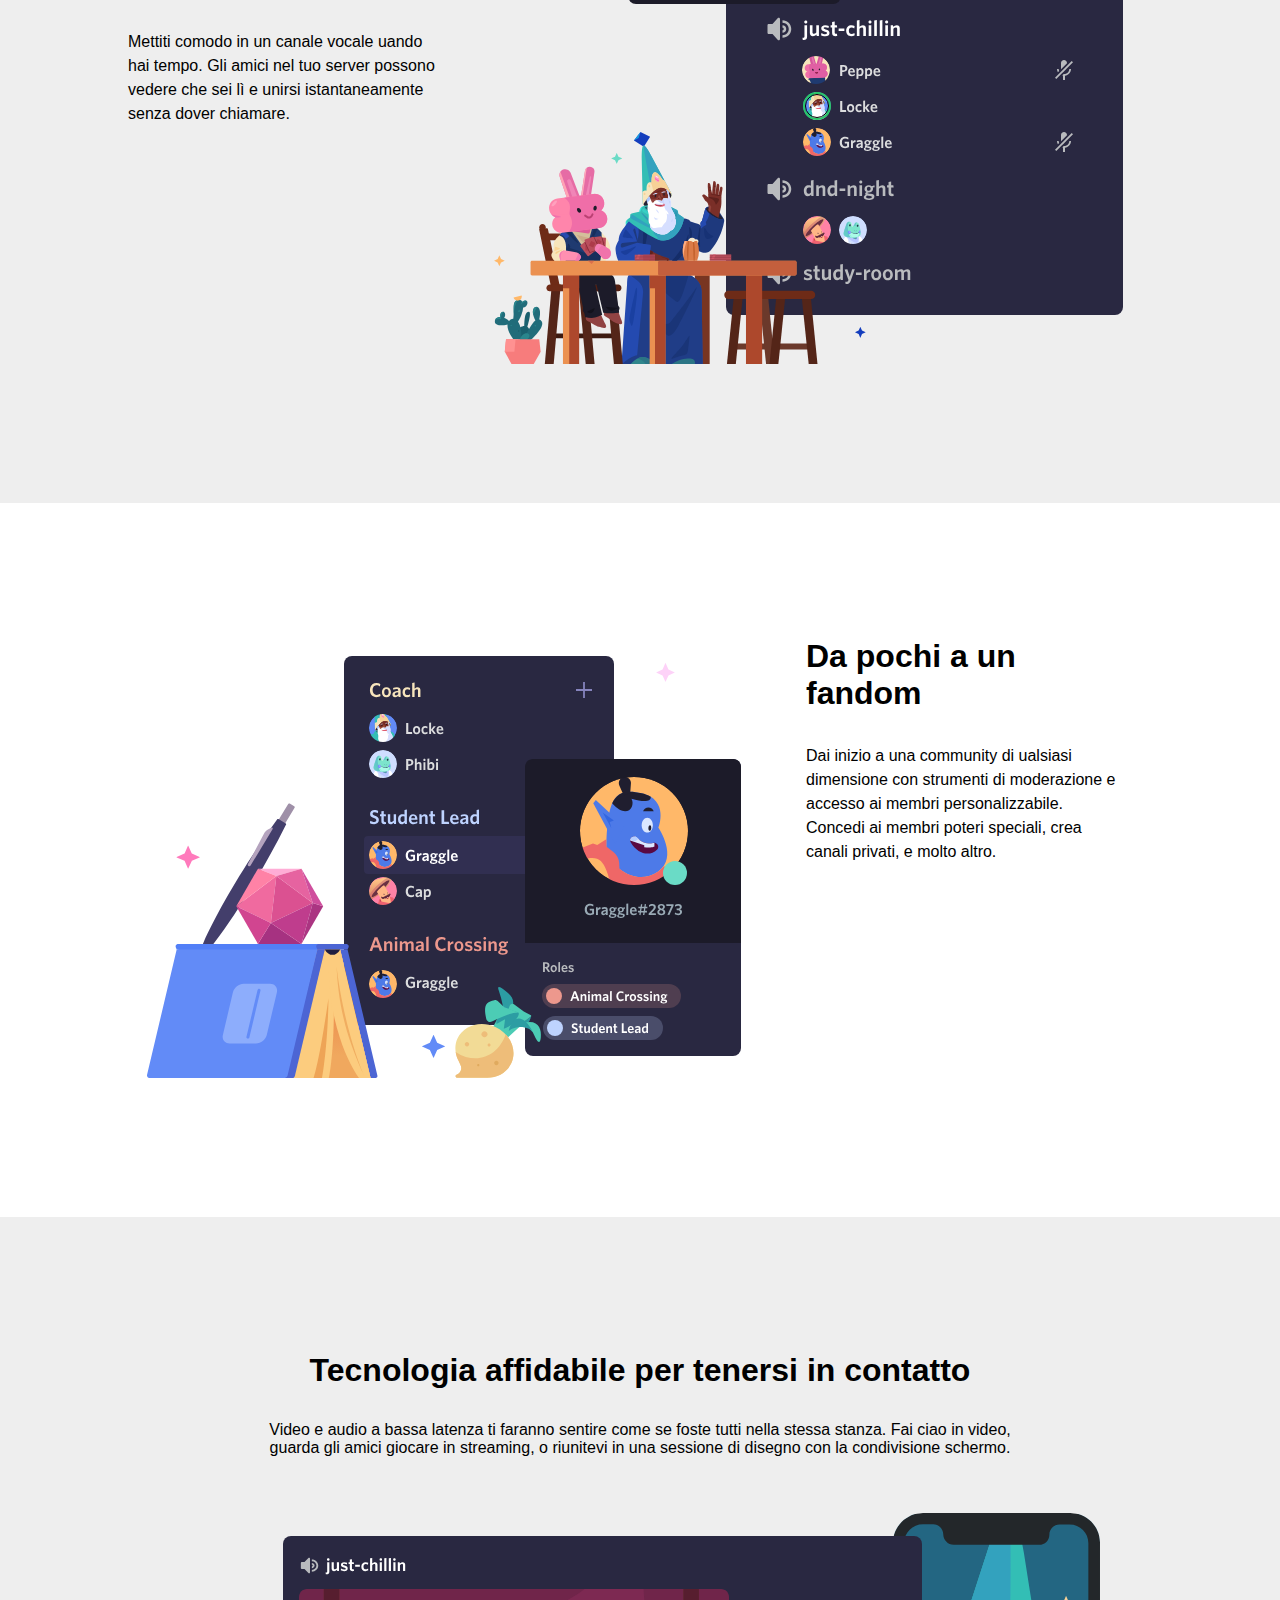
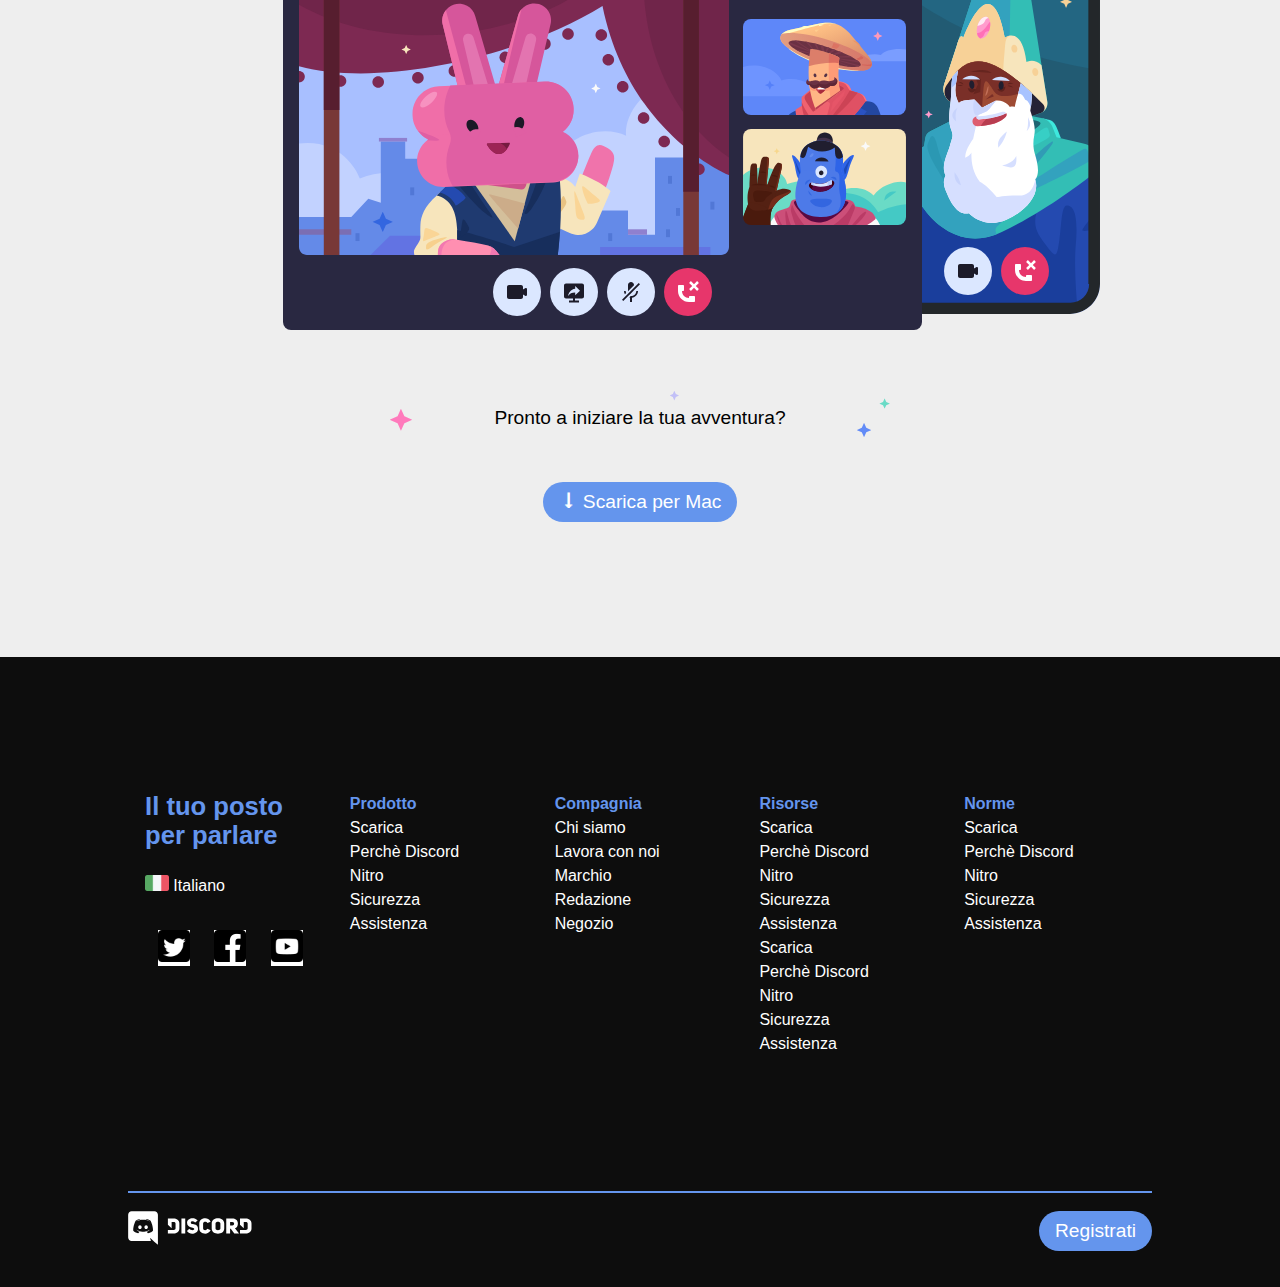
==== commit a2ebee83: "DEBUG subscribe navbar + DEBUG header-nav  margin" ====
--- a/index.html
+++ b/index.html
@@ -14,7 +14,7 @@
     <header>
 
         <!-- header navbar -->
-        <nav class="header-nav pad">
+        <nav class="header-nav">
 
             <div class="container1">
 
@@ -313,8 +313,8 @@
 
                 <div class="row navbar">
 
-                    <div>
-                        <img class="logo" src="./img/logo.svg" alt="Logo Discord">
+                    <div class="logo">
+                        <img src="./img/logo.svg" alt="Logo Discord">
                     </div>
 
                     <button class="register">Registrati</button>
--- a/css/style.css
+++ b/css/style.css
@@ -113,6 +113,7 @@
 }
 
 .header-nav {
+    margin-bottom: 15vh;
     height: 15vh;
     color: white;
     text-align: center;
@@ -242,7 +243,6 @@
 .subscribe .row {
     display: flex;
     justify-content: space-between;
-    align-items: center;
 }
 
 .blue-border {
@@ -259,4 +259,9 @@
     font-size: 1.2rem;
     height: 2.5rem;
     padding: 0 1rem;
+}
+
+.logo,
+.register {
+    margin: 0;
 }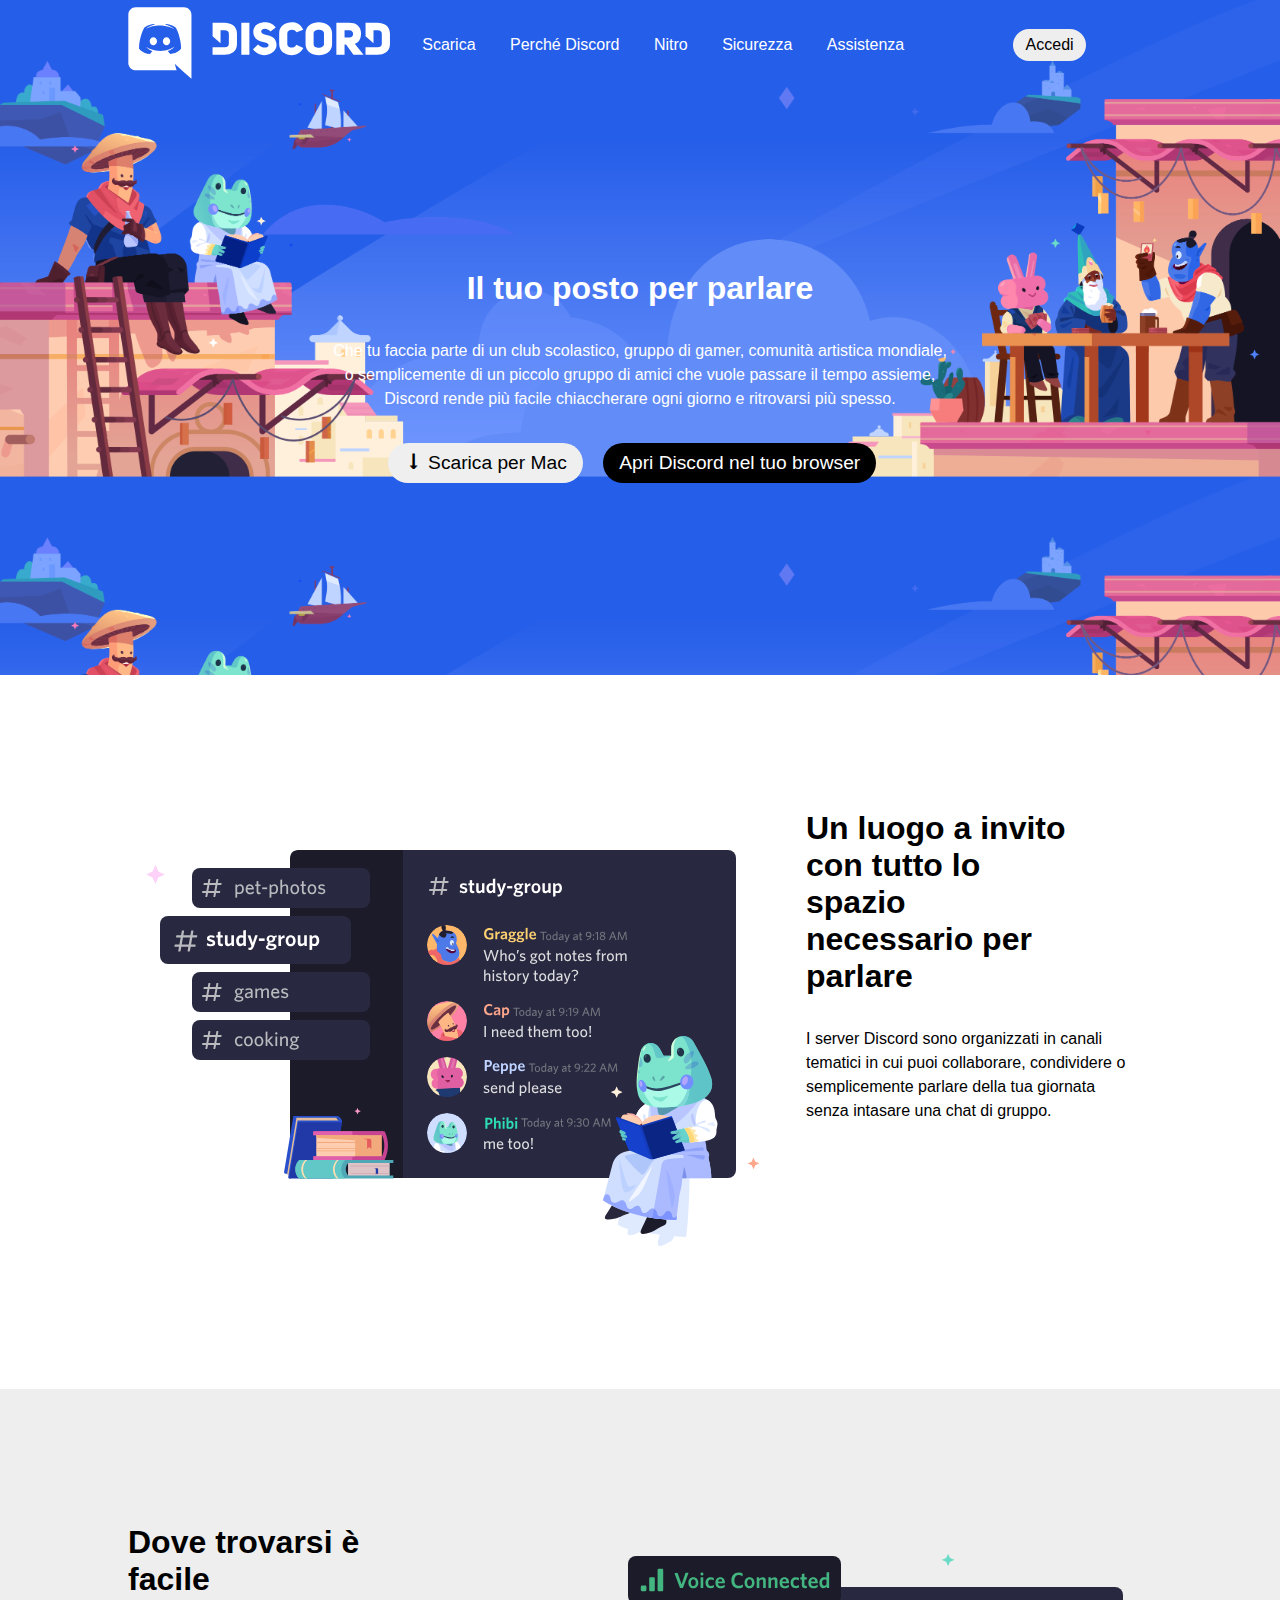
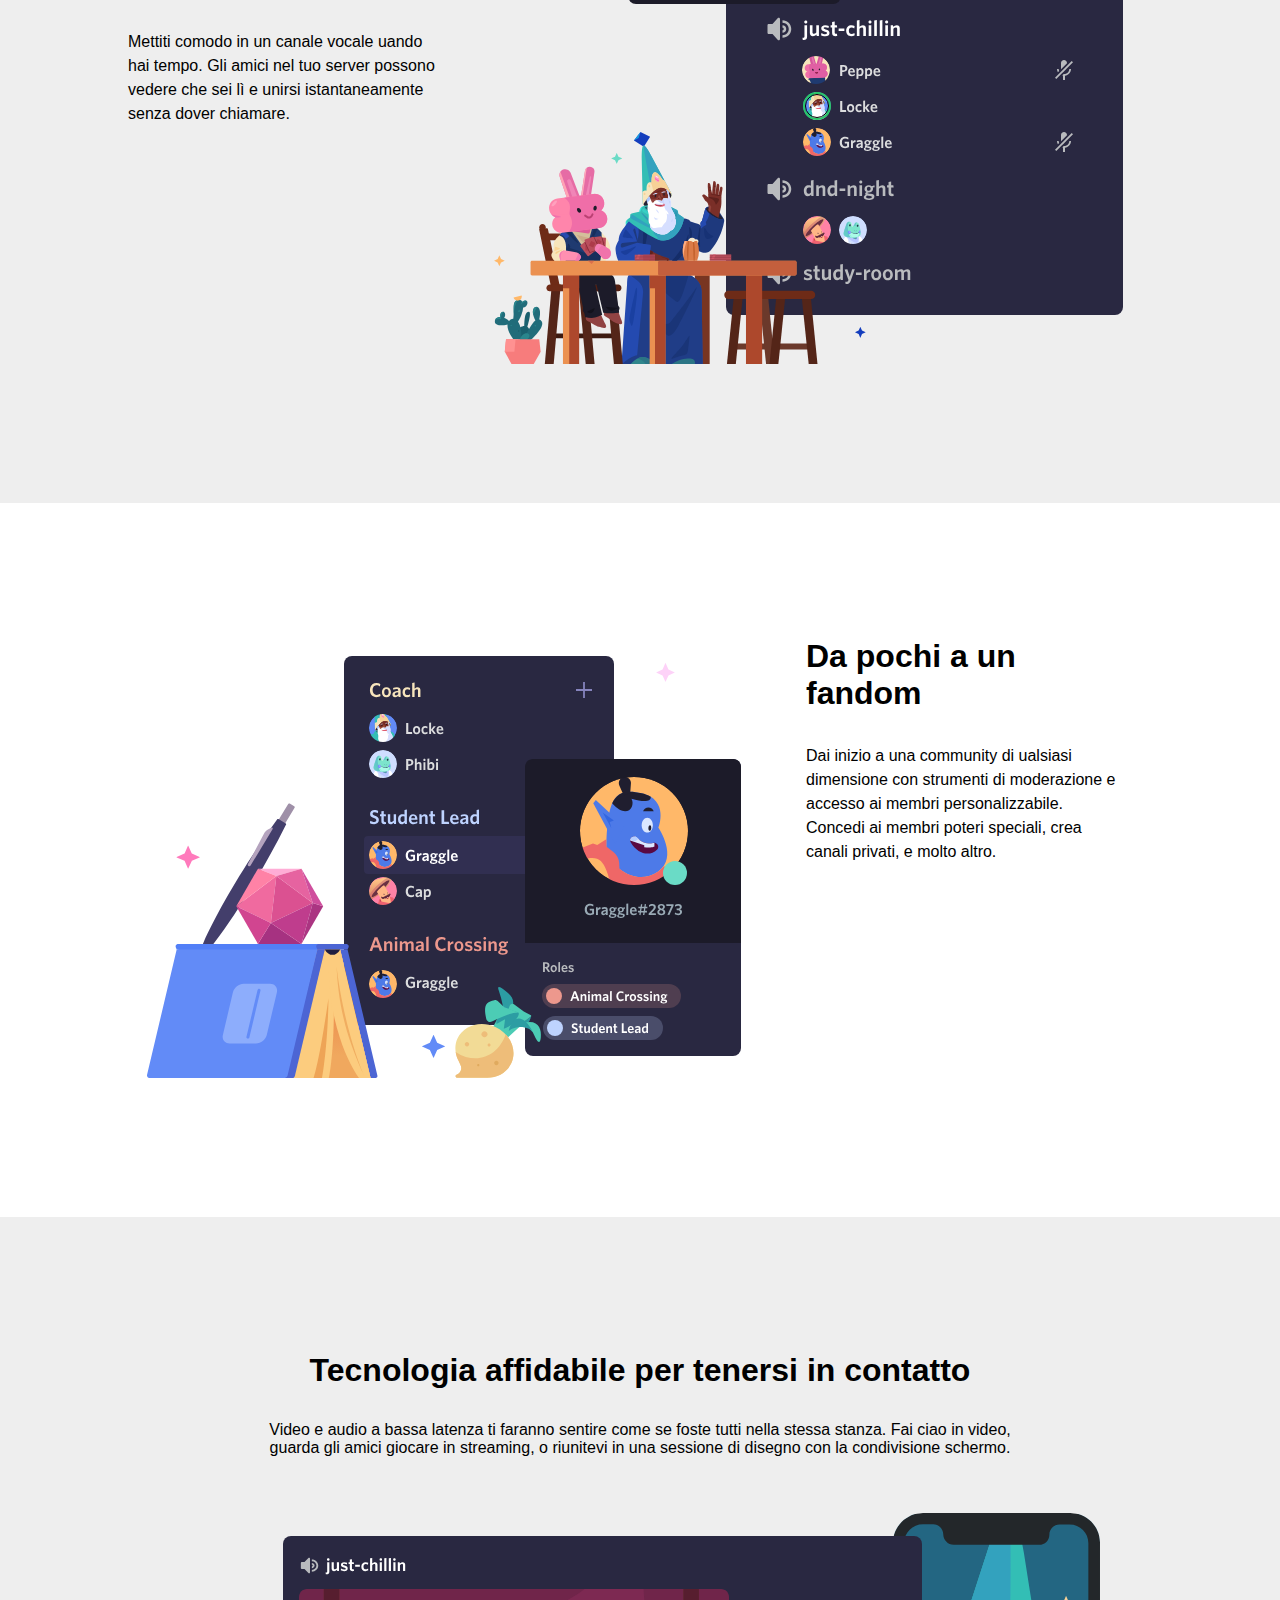
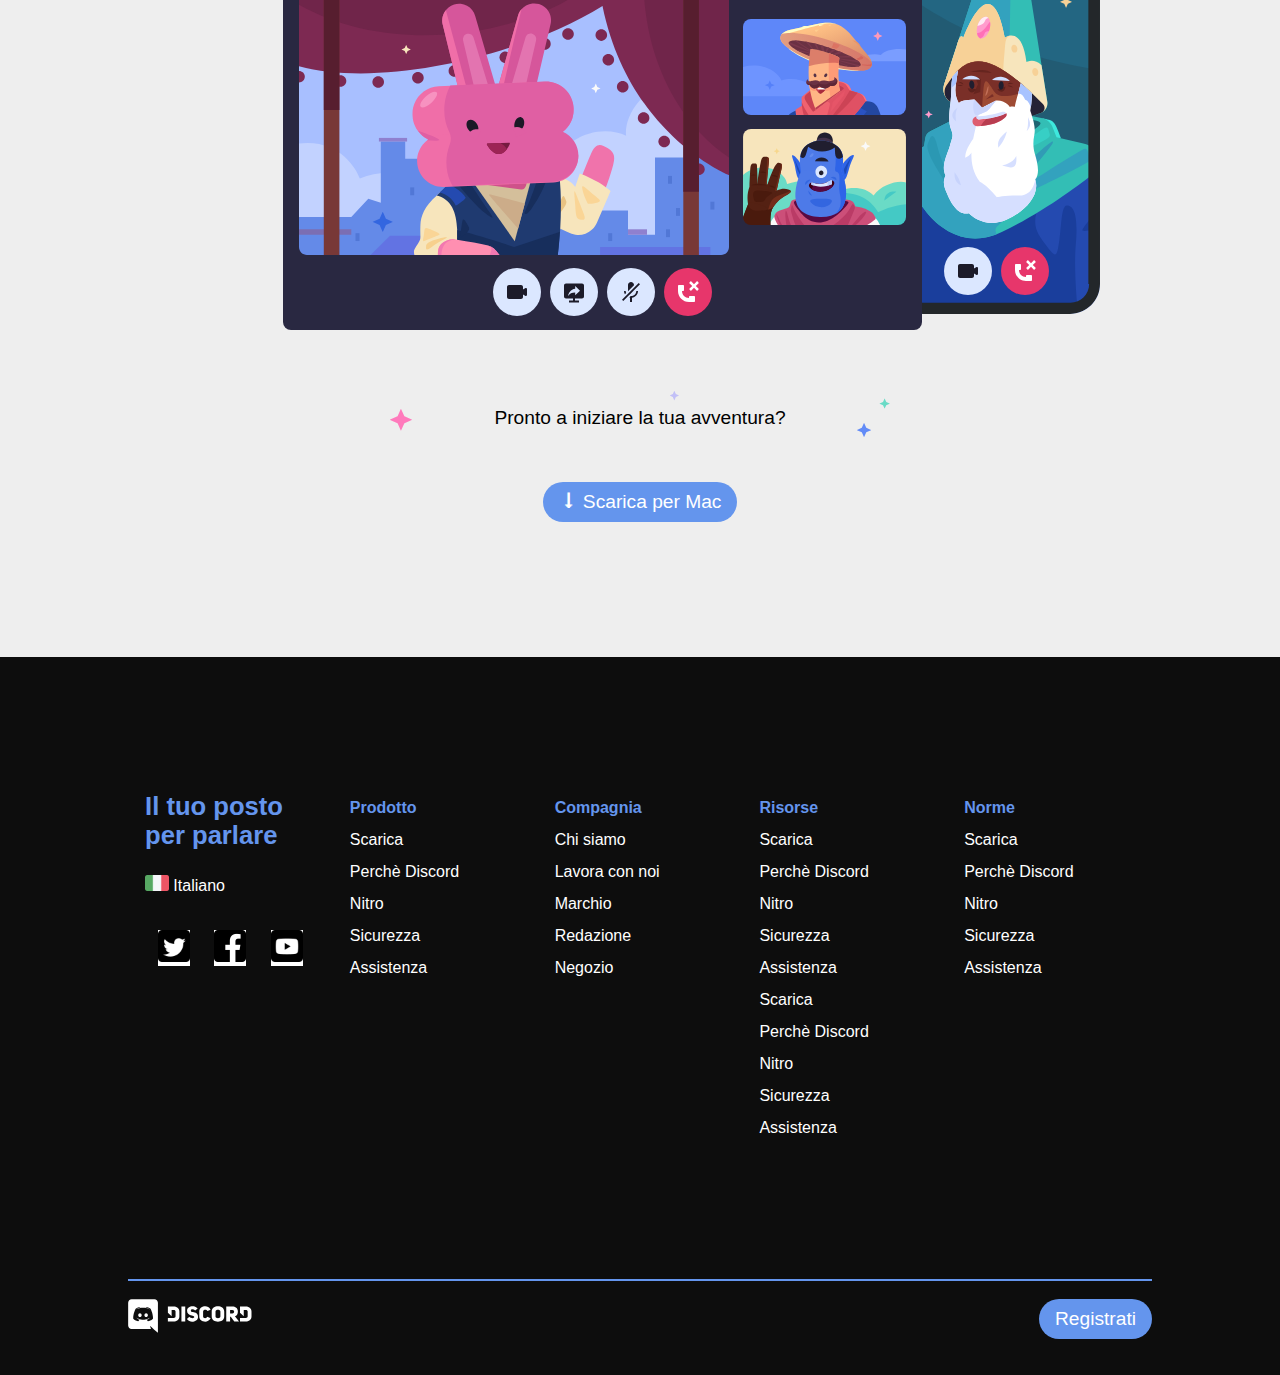
==== commit b1610af6: "FEAT menu list added to header-nav + STYLE" ====
--- a/index.html
+++ b/index.html
@@ -26,11 +26,29 @@
 
                     <div class="col2">
 
-                        <a class="text-link" href="">Scarica</a>
-                        <a class="text-link" href="">Perché Discord</a>
-                        <a class="text-link" href="">Nitro</a>
-                        <a class="text-link" href="">Sicurezza</a>
-                        <a class="text-link" href="">Assistenza</a>
+                        <ul class="menu1">
+
+                            <li>
+                                <a class="text-link" href="">Scarica</a>
+                            </li>
+
+                            <li>
+                                <a class="text-link" href="">Perché Discord</a>
+                            </li>
+
+                            <li>
+                                <a class="text-link" href="">Nitro</a>
+                            </li>
+
+                            <li>
+                                <a class="text-link" href="">Sicurezza</a>
+                            </li>
+
+                            <li>
+                                <a class="text-link" href="">Assistenza</a>
+                            </li>
+
+                        </ul>
 
                     </div>
 
--- a/css/style.css
+++ b/css/style.css
@@ -16,7 +16,6 @@
 /* all titles */
 
 h1[class^="title"] {
-    display: inline-block;
     font-size: 2rem;
     margin-bottom: 2rem;
 }
@@ -32,7 +31,7 @@
 /* all text */
 
 [class^="text"] {
-    display: inline-block;
+    display: block;
     margin-bottom: 2rem;
     line-height: 1.5rem;
 }
@@ -53,11 +52,22 @@
     border: none;
 }
 
+/* ai bottoni si può dare l'impostazione col flex per
+ centrare il contenuto */
+
+.login-button:hover,
+.download:hover,
+.open-to-browser:hover,
+.download-blue:hover {
+    box-shadow: 0 0 15px black;
+}
+
 /* link */
 
 .text-link {
     text-decoration: none;
     color: white;
+    display: inline;
 }
 
 .text-link:hover {
@@ -127,6 +137,14 @@
     height: 8vh;
 }
 
+.menu1 {
+    display: flex;
+    justify-content: center;
+    list-style-type: none;
+    padding: 0 20px;
+    margin: 0;
+}
+
 .col3>.login-button {
     color: black;
     background-color: #EEEEEE;
@@ -231,7 +249,7 @@
 
 .list {
     list-style-type: none;
-    line-height: 1.5rem;
+    line-height: 2rem;
 }
 
 .list-title {
@@ -264,4 +282,8 @@
 .logo,
 .register {
     margin: 0;
+}
+
+.register:hover {
+    box-shadow: 0 0 20px white;
 }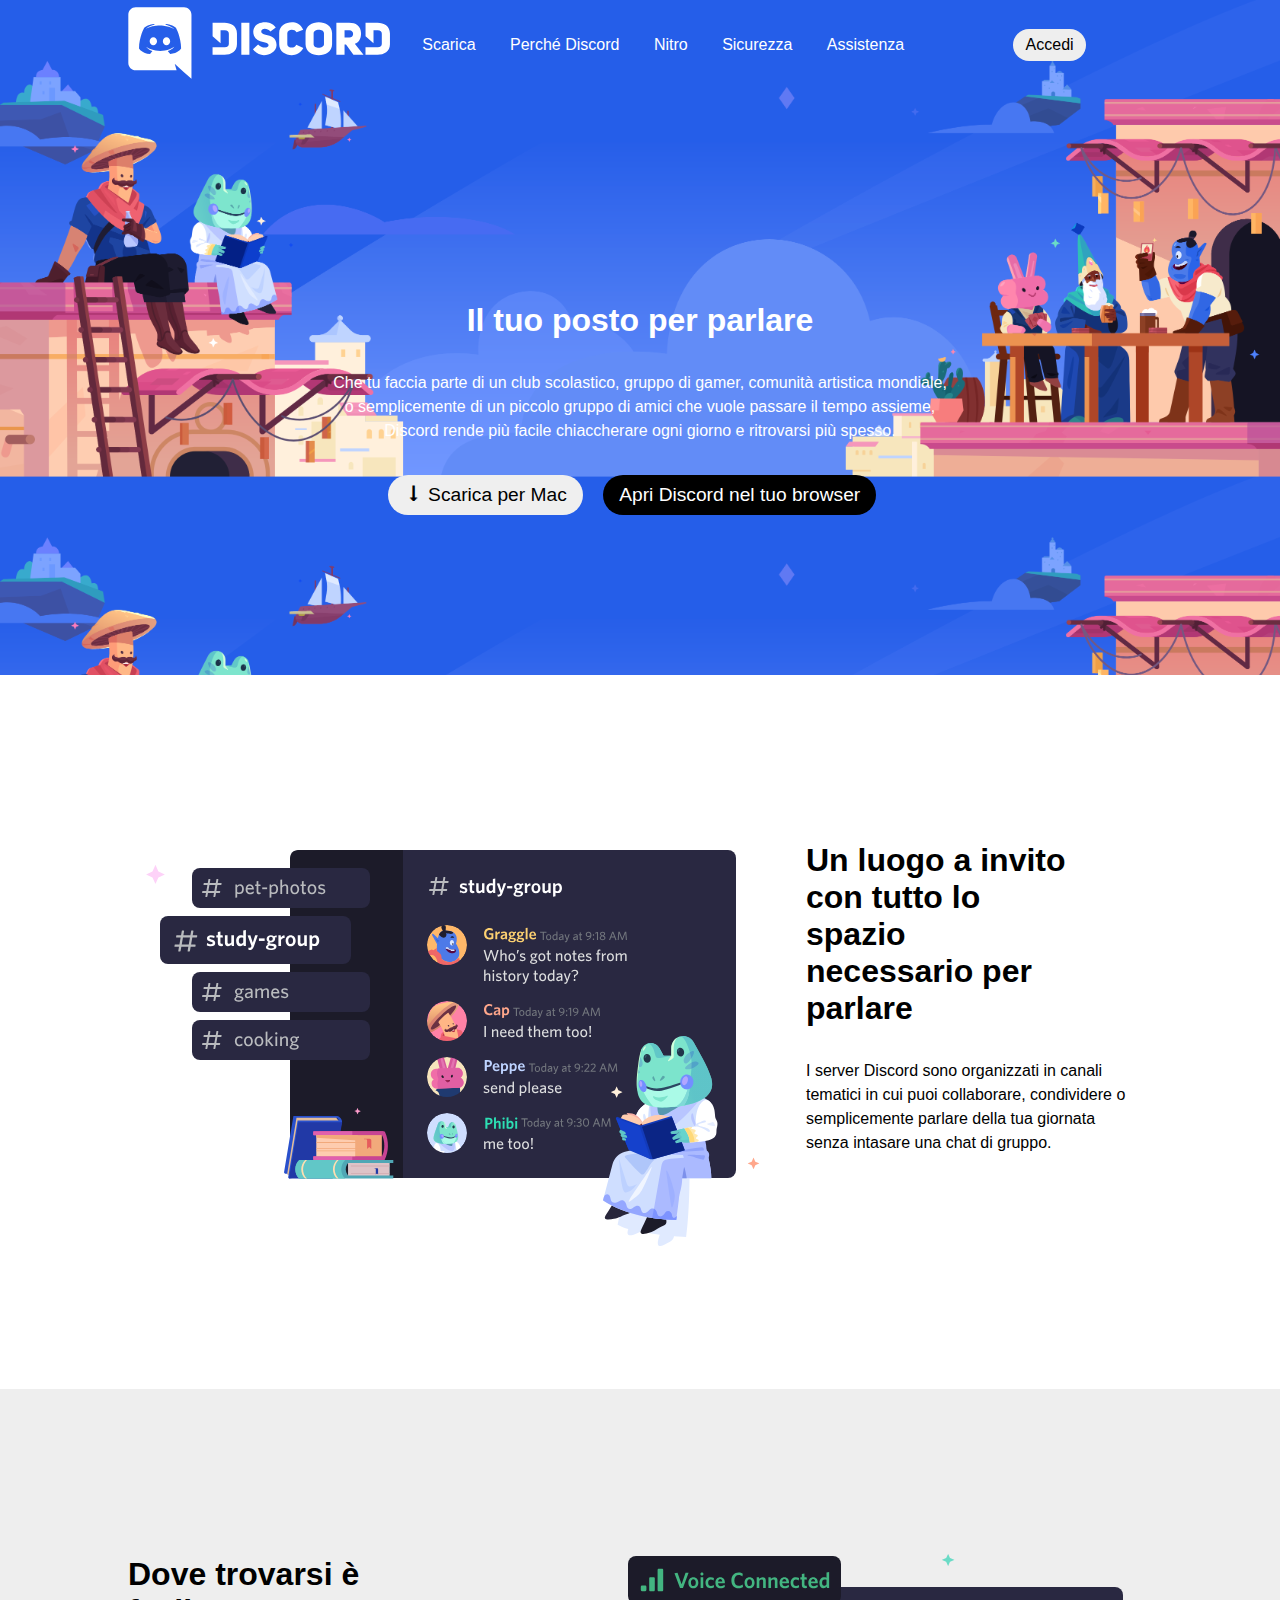
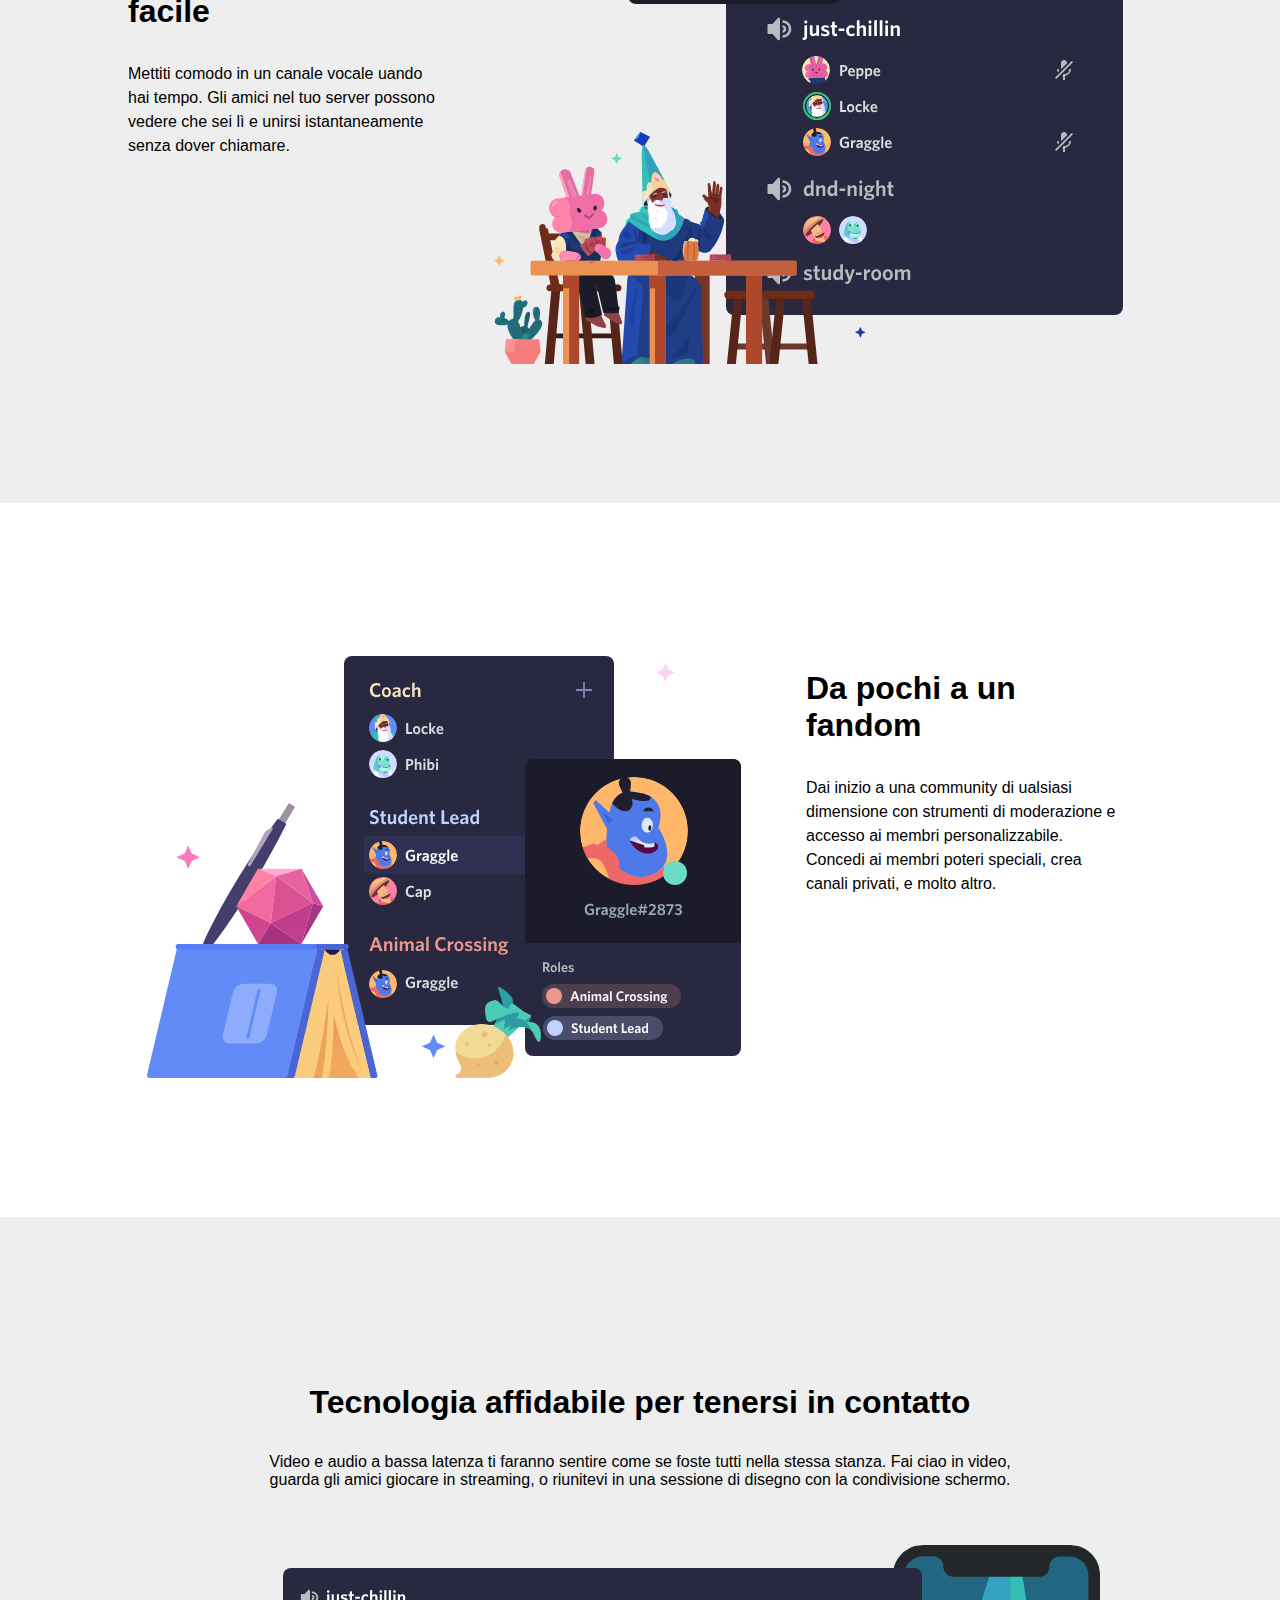
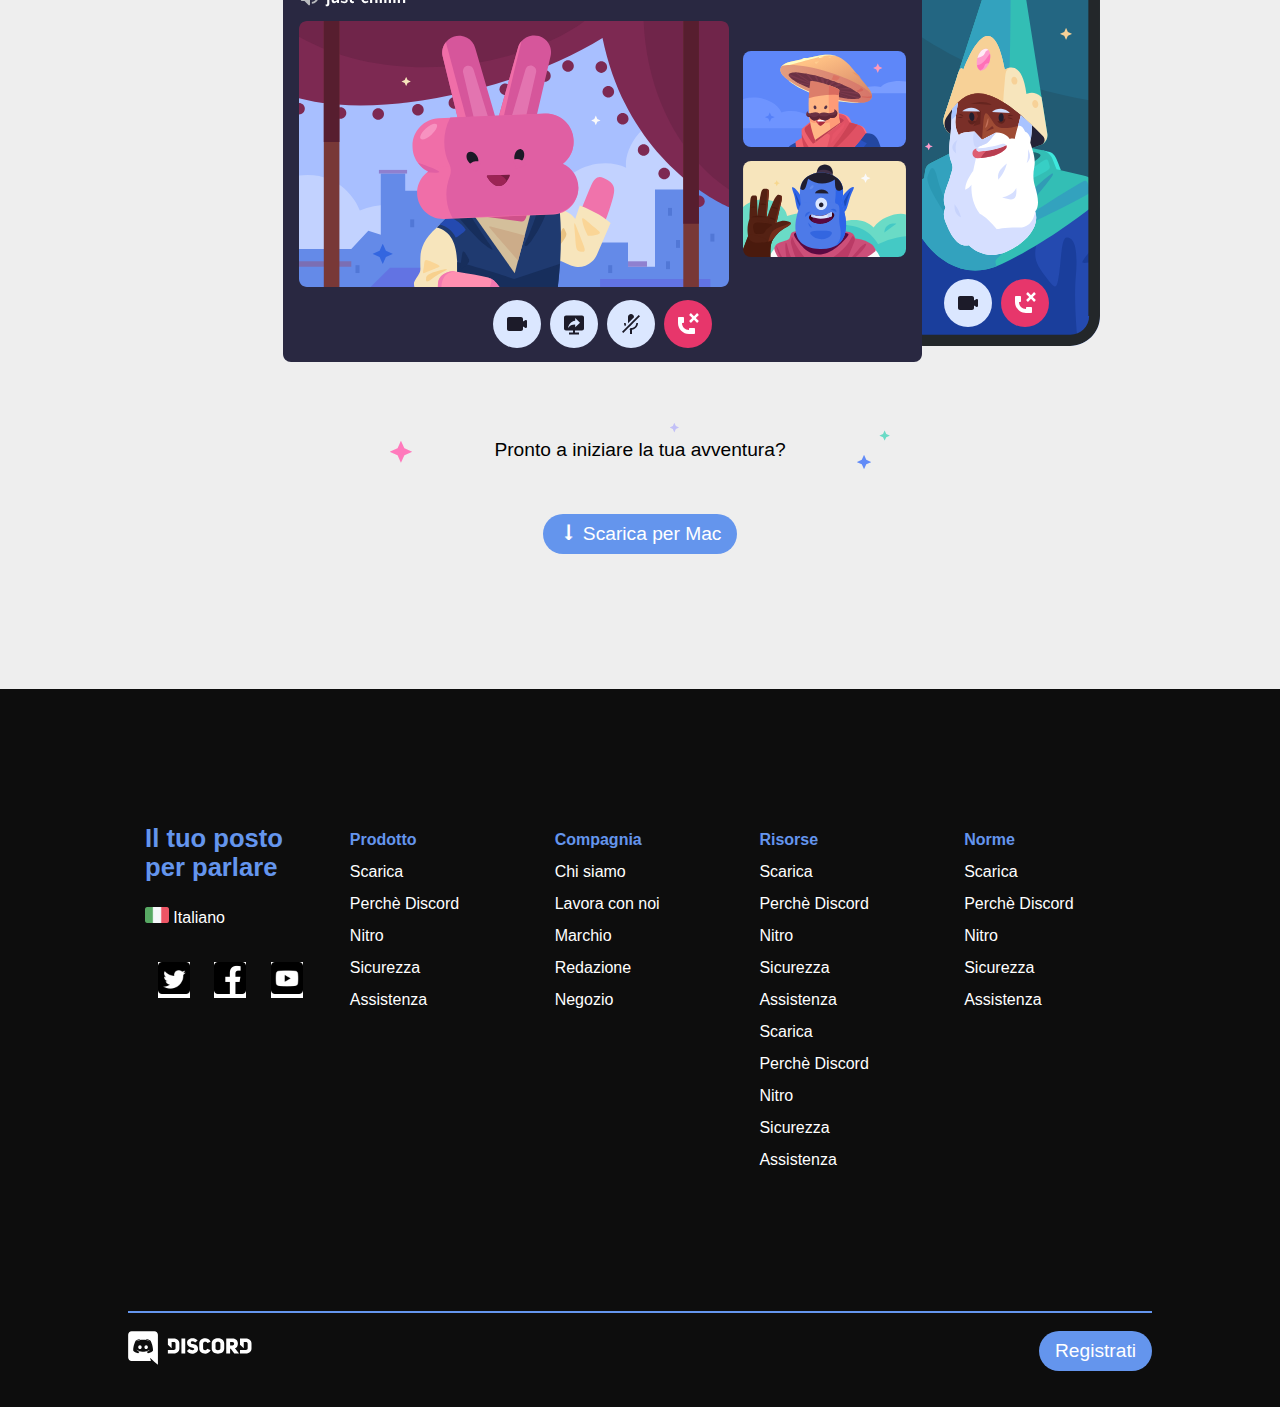
==== commit 312d6f47: "REFACTOR semantic tag added to all imgs" ====
--- a/index.html
+++ b/index.html
@@ -20,9 +20,9 @@
 
                 <div class="row row-cols-3">
 
-                    <div class="col1">
+                    <figure class="col1">
                         <img class="logo" src="./img/logo.svg" alt="Logo Discord">
-                    </div>
+                    </figure>
 
                     <div class="col2">
 
@@ -105,9 +105,9 @@
 
                 <div class="row row-cols-2">
 
-                    <div class="col1">
+                    <figure class="col1">
                         <img src="./img/item1.svg" alt="Discord Voice channels tabs">
-                    </div>
+                    </figure>
 
                     <div class="col2">
 
@@ -134,9 +134,9 @@
 
                 <div class="row row-cols-2">
 
-                    <div class="col1">
+                    <figure class="col1">
                         <img src="./img/item2.svg" alt="Voice channels connected">
-                    </div>
+                    </figure>
 
                     <div class="col2">
 
@@ -163,9 +163,9 @@
 
                 <div class="row row-cols-2">
 
-                    <div class="col1">
+                    <figure class="col1">
                         <img src="./img/item3.svg" alt="Discord community tabs">
-                    </div>
+                    </figure>
 
                     <div class="col2">
 
@@ -195,8 +195,10 @@
                     <p>
                         Video e audio a bassa latenza ti faranno sentire come se foste tutti nella stessa stanza. Fai ciao in video, <br>guarda gli amici giocare in streaming, o riunitevi in una sessione di disegno con la condivisione schermo.
                     </p>
-
-                    <img src="./img/item4-big.svg" alt="Discord voice chat UI">
+                    
+                    <figure>
+                        <img src="./img/item4-big.svg" alt="Discord voice chat UI">
+                    </figure>
 
                     <span class="download-span">
                         Pronto a iniziare la tua avventura?
--- a/css/style.css
+++ b/css/style.css
@@ -17,7 +17,7 @@
 
 h1[class^="title"] {
     font-size: 2rem;
-    margin-bottom: 2rem;
+    margin: 2rem 0;
 }
 
 .title-white {
@@ -53,12 +53,9 @@
 }
 
 /* ai bottoni si può dare l'impostazione col flex per
- centrare il contenuto */
-
-.login-button:hover,
-.download:hover,
-.open-to-browser:hover,
-.download-blue:hover {
+centrare il contenuto */
+
+button:hover {
     box-shadow: 0 0 15px black;
 }
 
@@ -70,10 +67,10 @@
     display: inline;
 }
 
+.list>li:hover,
 .text-link:hover {
     text-decoration-line: underline;
 }
-    
 
 /* container */
 
@@ -123,7 +120,6 @@
 }
 
 .header-nav {
-    margin-bottom: 15vh;
     height: 15vh;
     color: white;
     text-align: center;
@@ -139,7 +135,6 @@
 
 .menu1 {
     display: flex;
-    justify-content: center;
     list-style-type: none;
     padding: 0 20px;
     margin: 0;
@@ -163,7 +158,7 @@
 
 .page-desc {
     text-align: center;
-    padding-top: 0;
+    padding-top: 15vh;
 }
 
 .page-desc button {
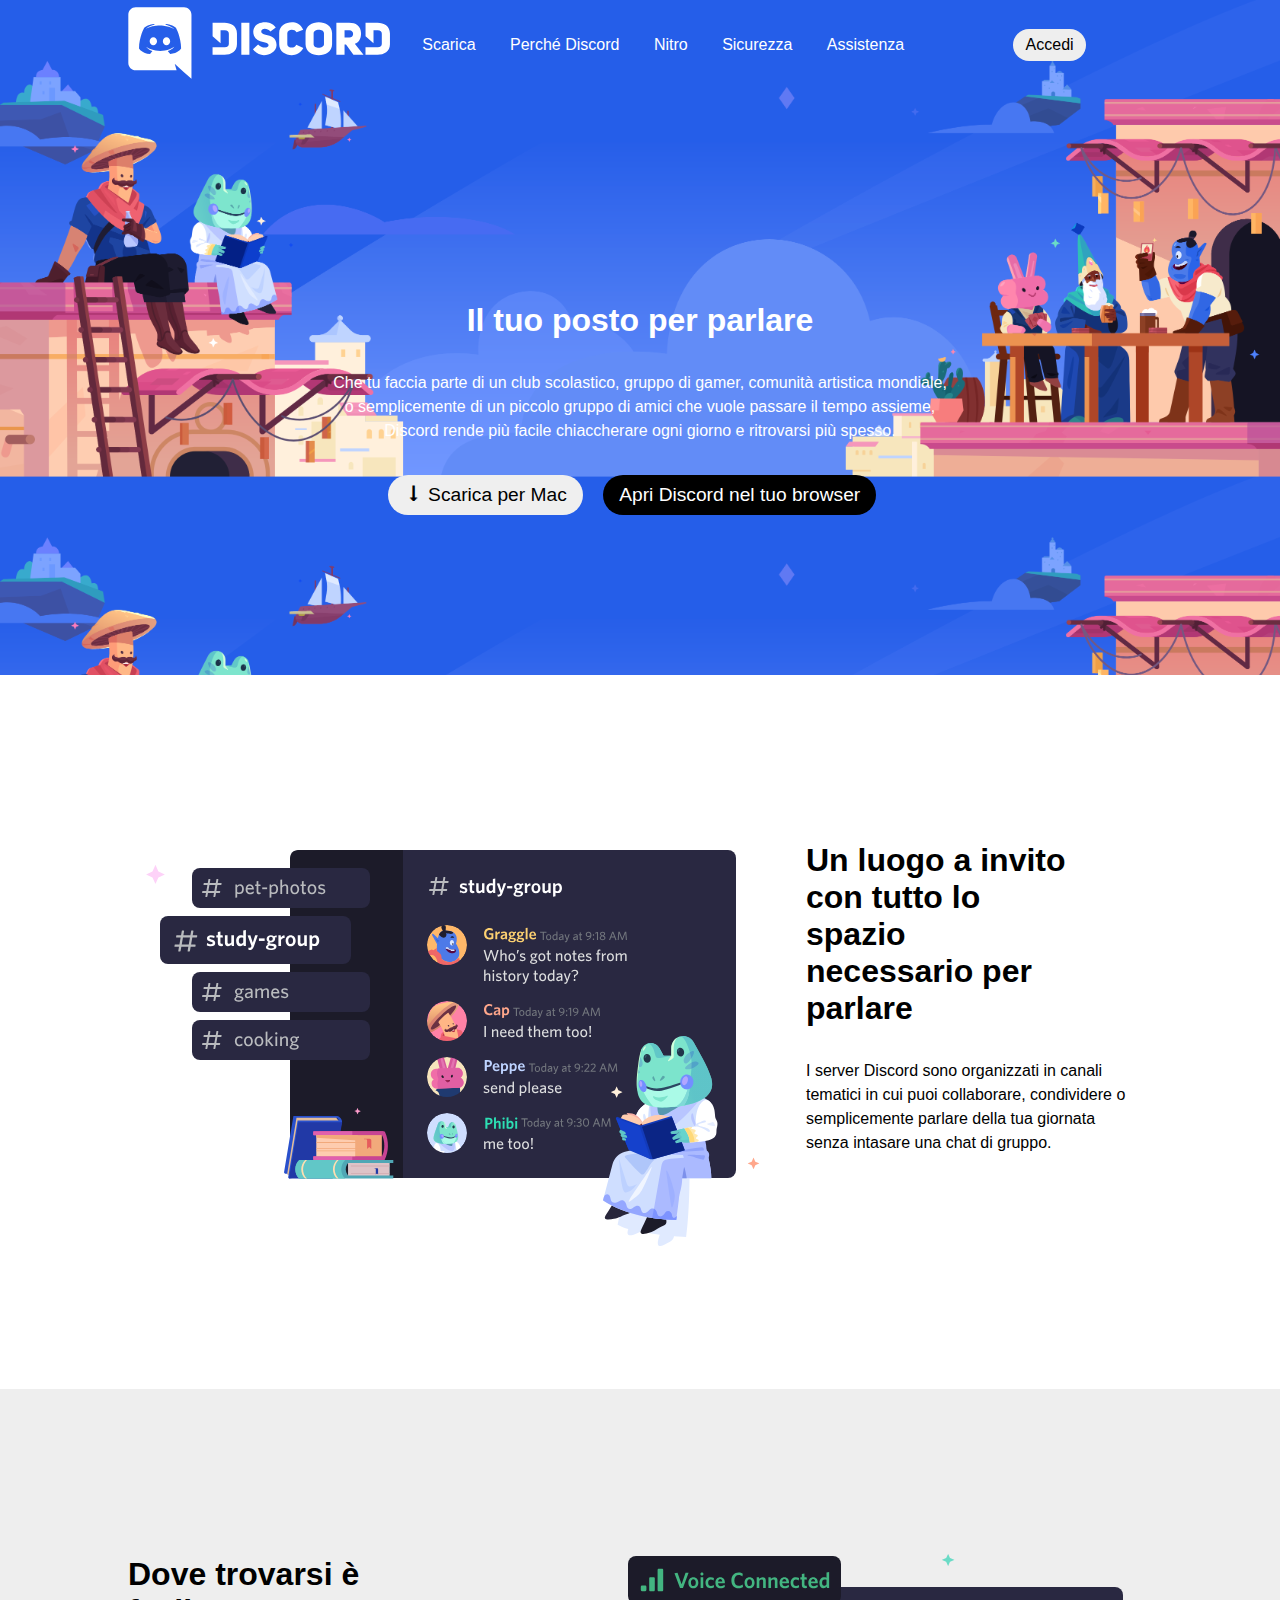
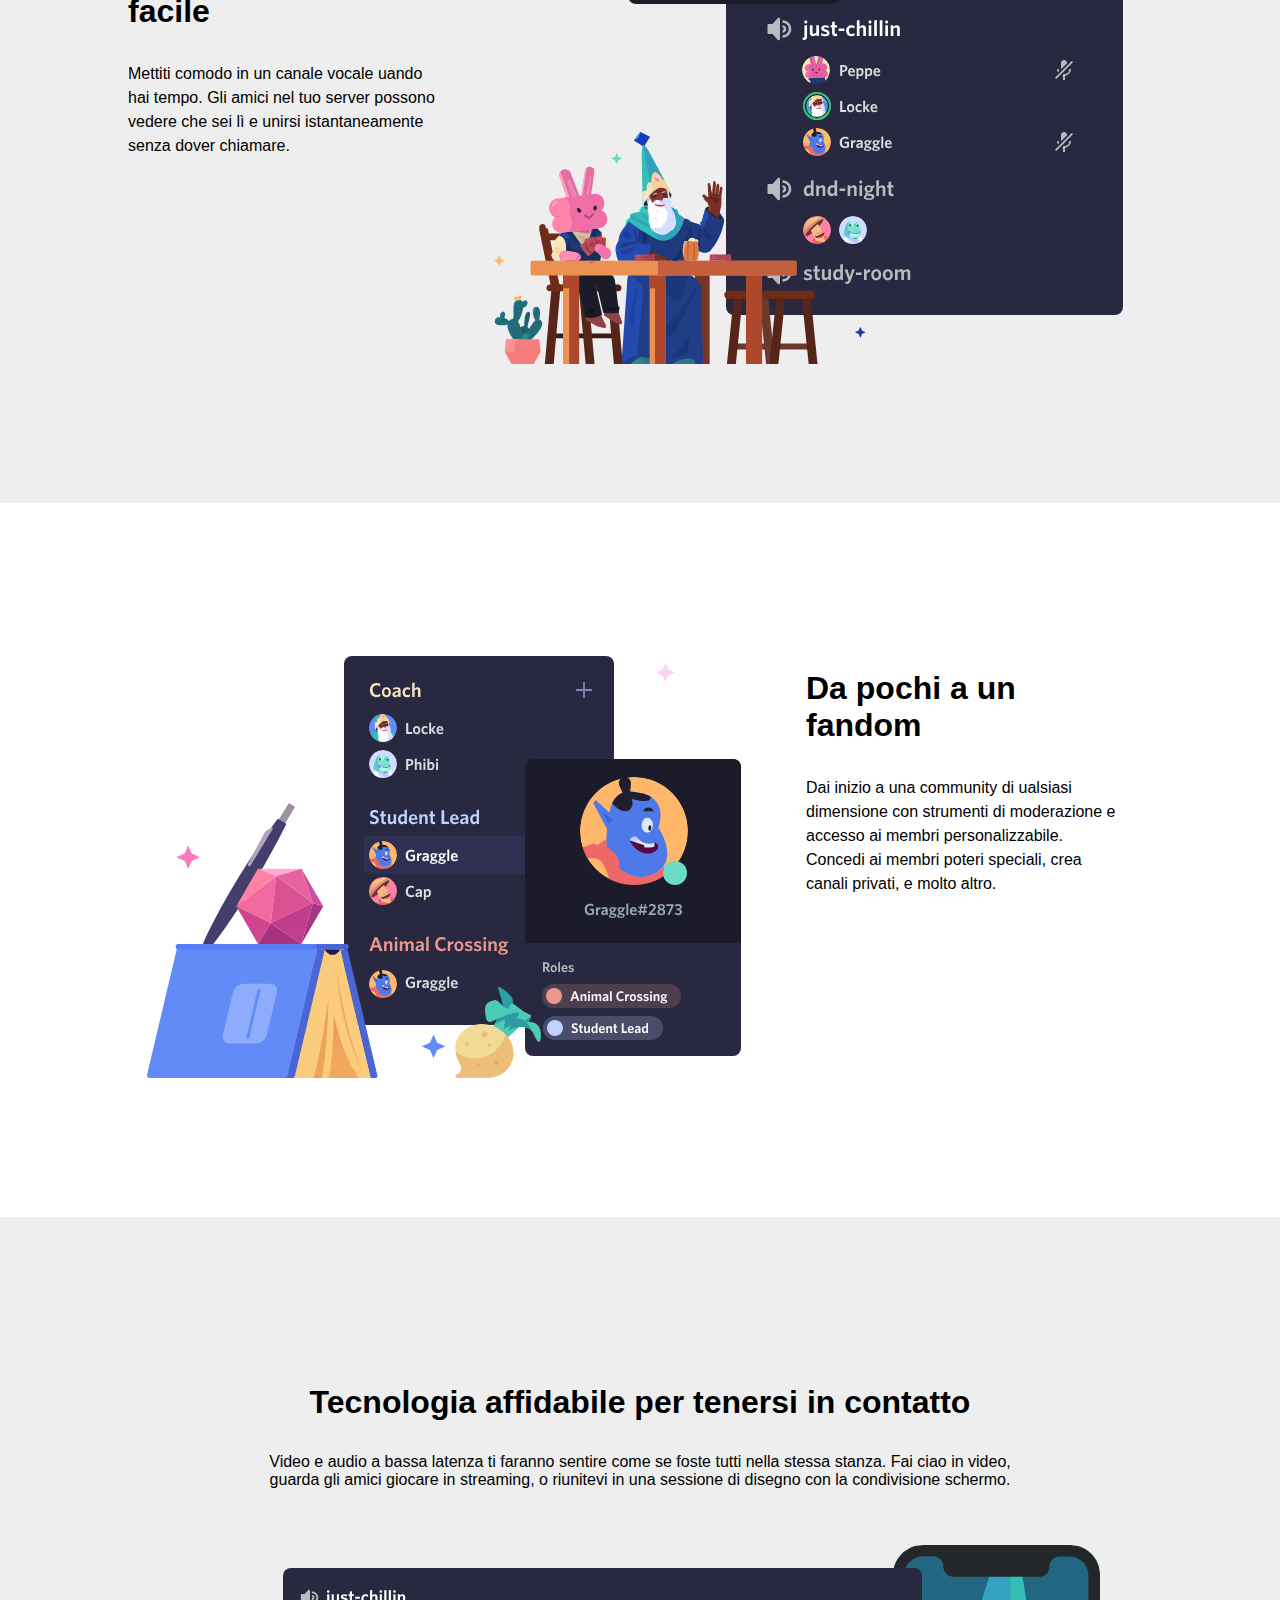
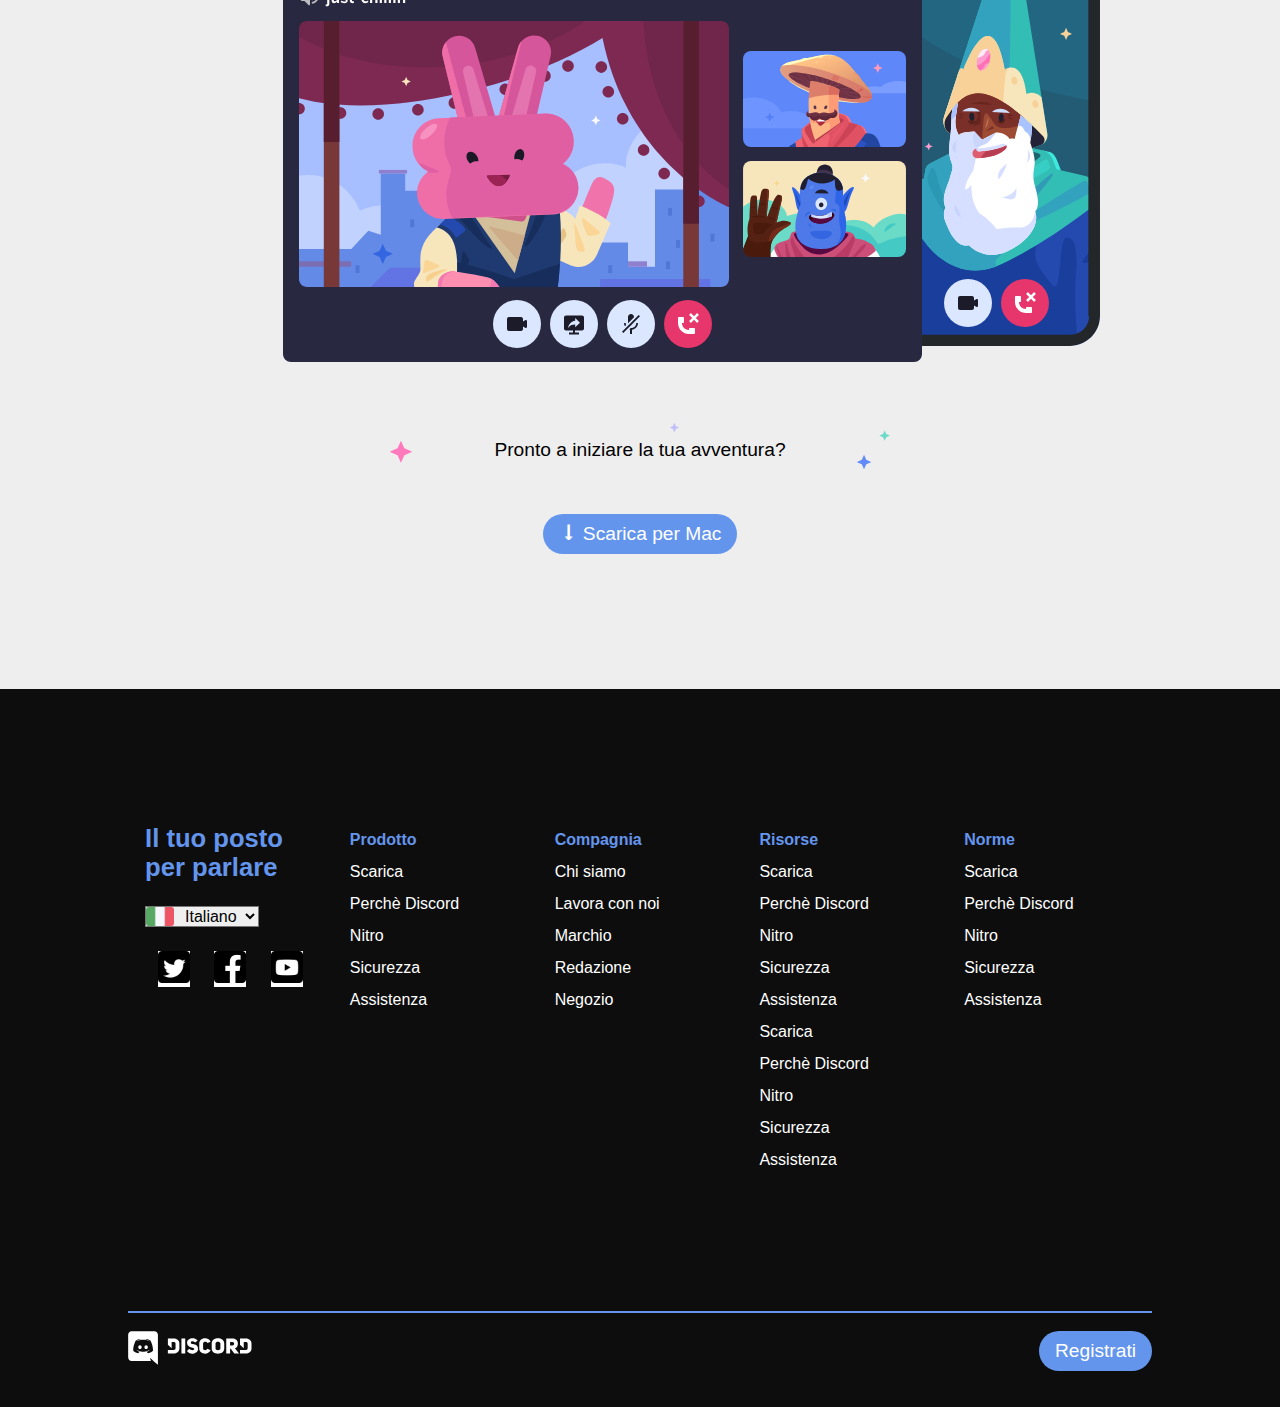
==== commit 1f8ba52c: "FEAT + STYLE select tag added to links section" ====
--- a/index.html
+++ b/index.html
@@ -231,10 +231,13 @@
                             Il tuo posto per parlare
                         </h2>
 
-                        <span class="text-white">
-                            <img class="ita" src="./img/ita.png" alt="Bandiera italiana">
-                            Italiano
-                        </span>
+                        <div class="lang-select">
+
+                            <select>
+                                <option value="Italiano"> Italiano </option>
+                            </select>
+
+                        </div>
 
                         <div class="logo-bar">
 
--- a/css/style.css
+++ b/css/style.css
@@ -227,10 +227,16 @@
 .logo-bar {
     display: flex;
     justify-content: flex-start;
-}
-
-.ita {
-    height: 1rem;
+    padding: 1.5rem 0;
+}
+
+.lang-select select {
+    color: black;
+    line-height: 1rem;
+    padding: 0 5px 0 35px;
+    background-image: url(../img/ita.png);
+    background-size: auto 100%;
+    background-repeat: no-repeat;
 }
 
 .logo-icon {
